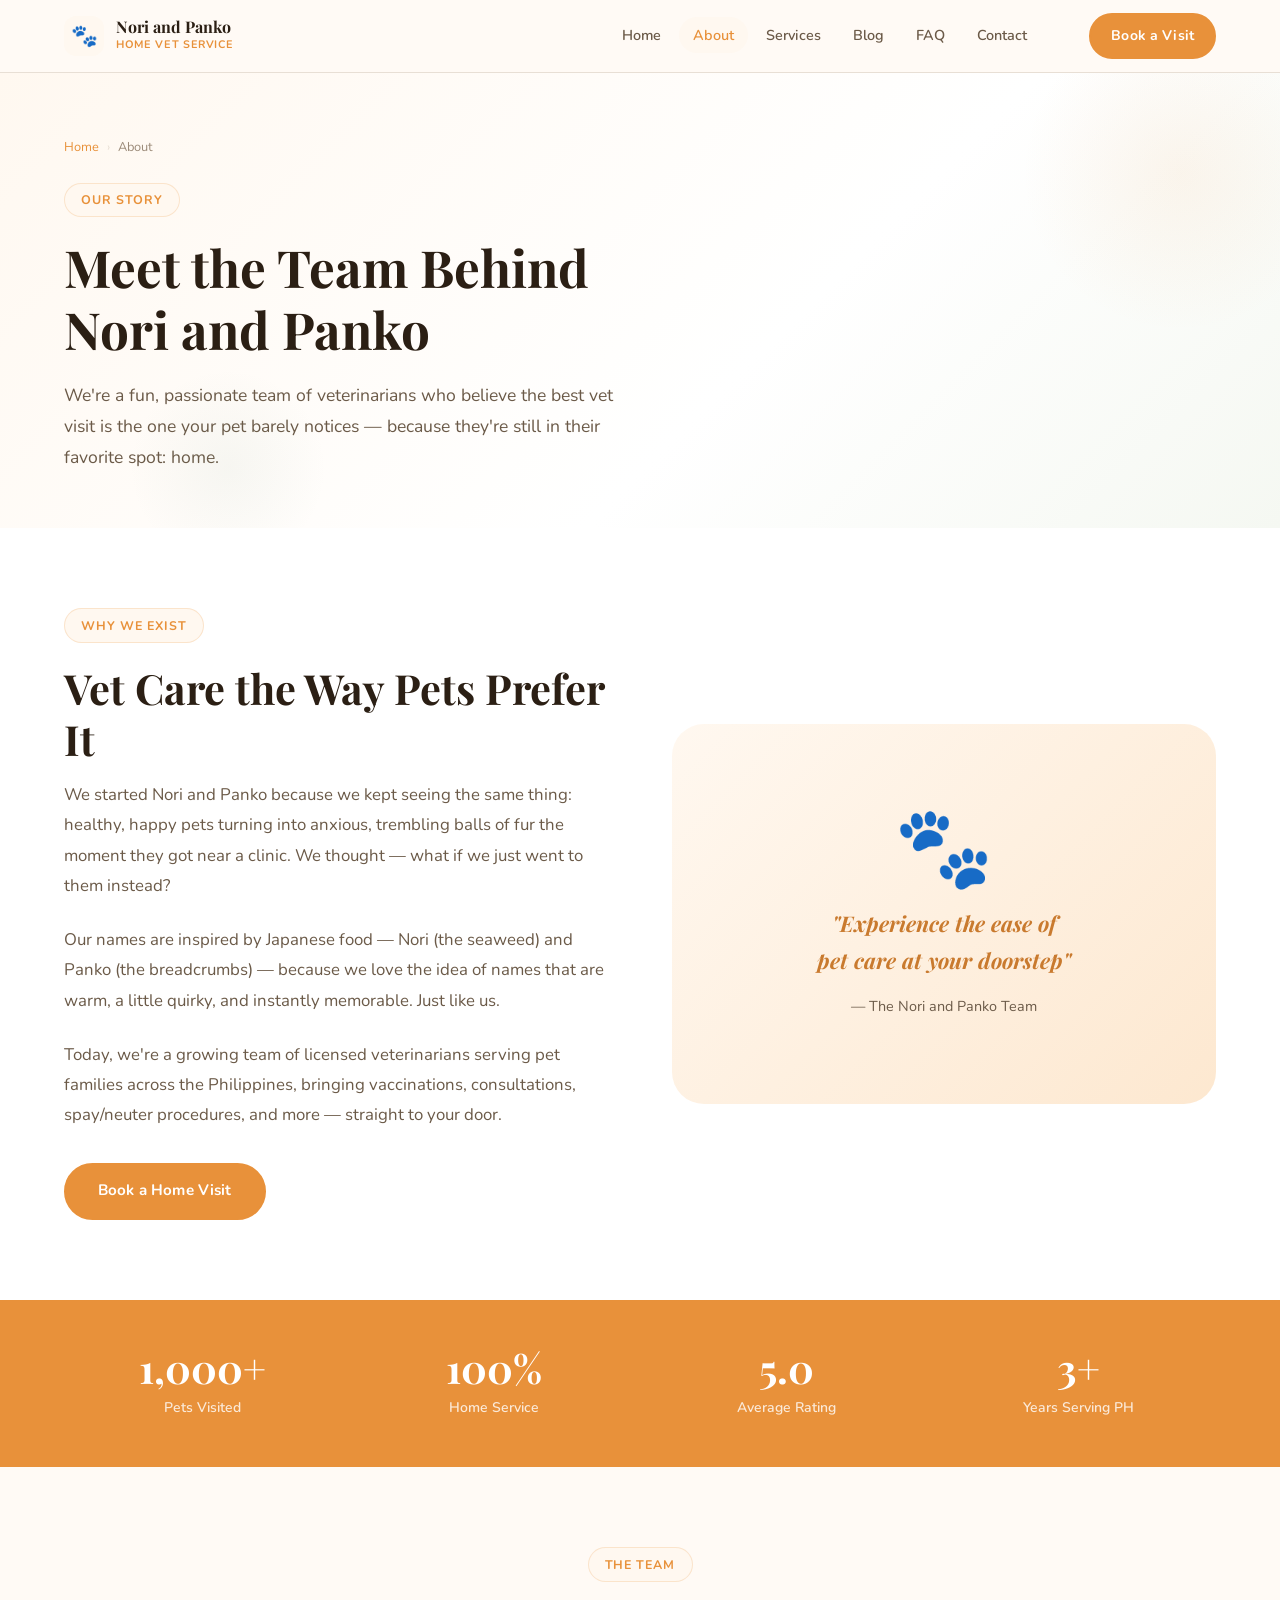
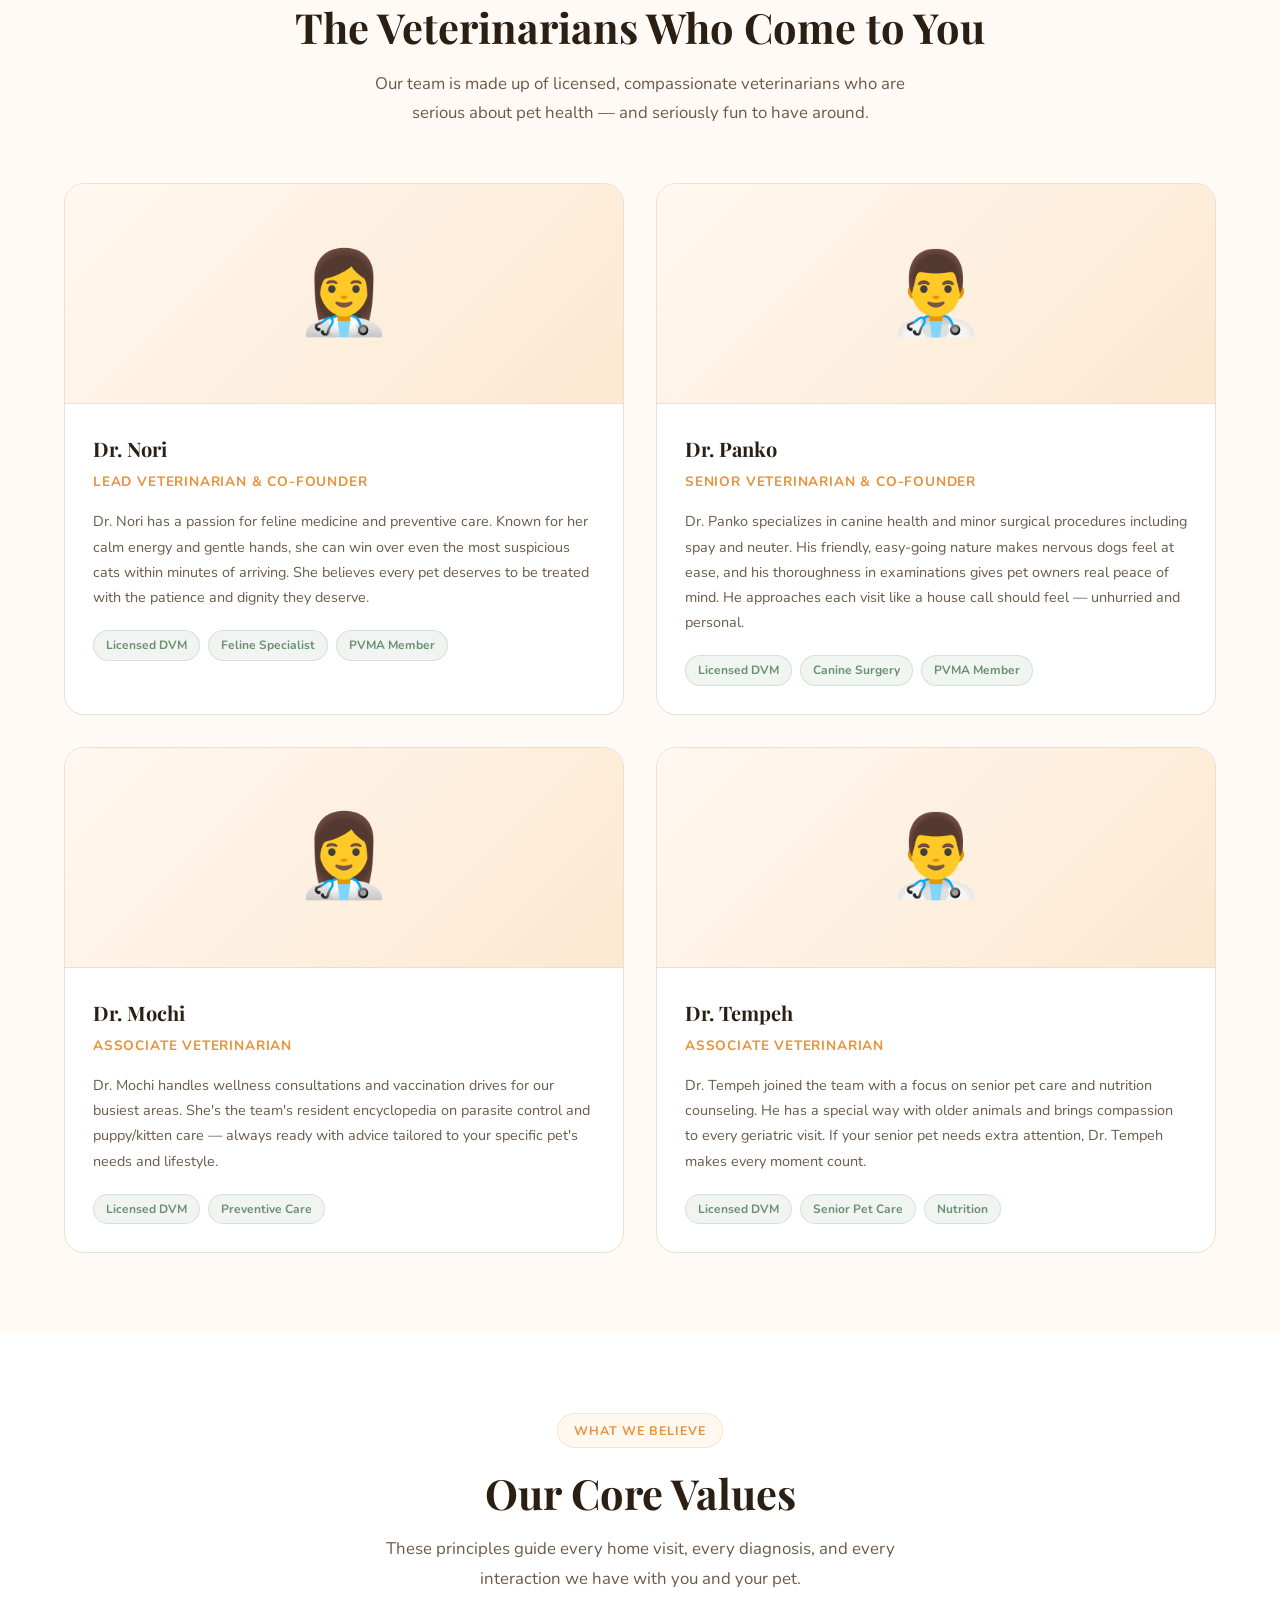
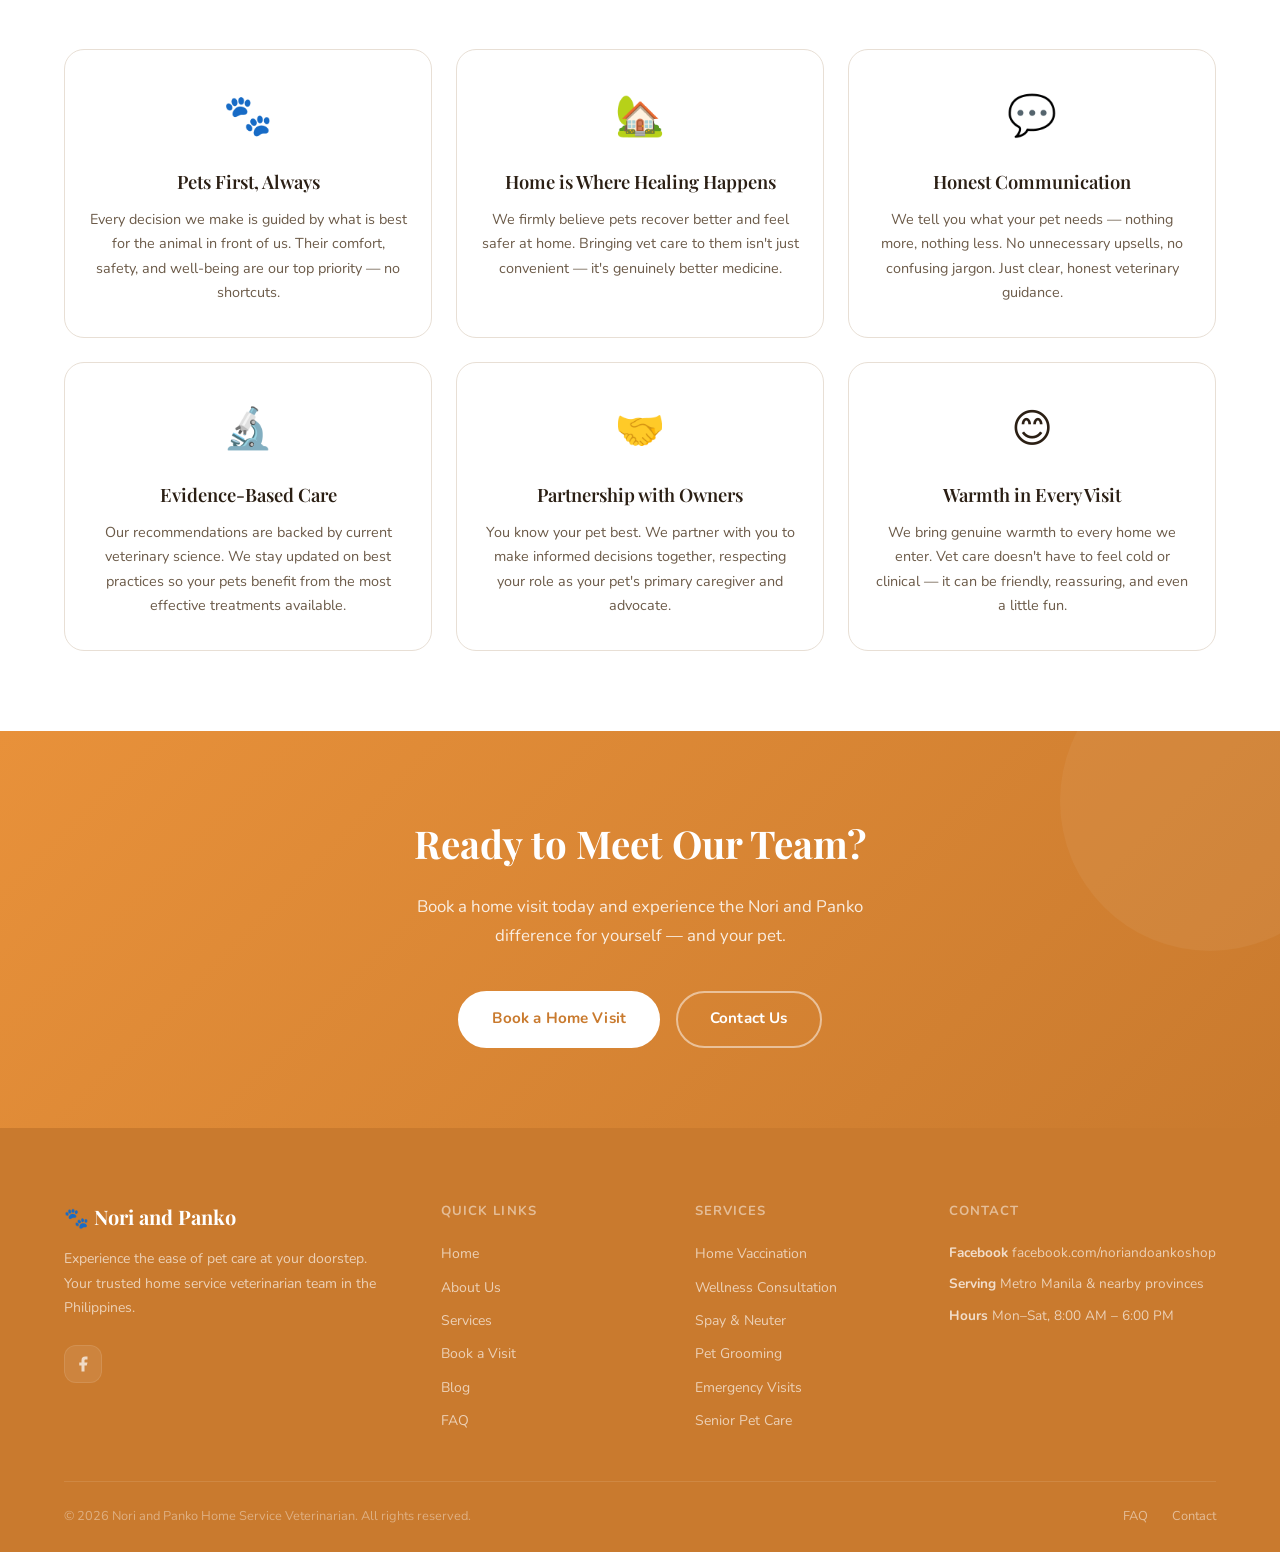
==== about.html @ 15835fa4 "Initial Nori and Panko Home Service Vet website Warm amber-themed veterinary home service site with " ====
<!DOCTYPE html>
<html lang="en">
<head>
  <meta charset="UTF-8">
  <meta name="viewport" content="width=device-width, initial-scale=1.0">
  <meta name="description" content="Meet the Nori and Panko team — a dedicated group of home service veterinarians bringing professional, compassionate pet care to your doorstep across the Philippines.">
  <meta name="keywords" content="Nori and Panko veterinarians, home service vet team Philippines, mobile vet about, pet care team Philippines">
  <meta property="og:title" content="About Us | Nori and Panko Home Service Veterinarian">
  <meta property="og:description" content="Meet the warm, dedicated team behind Nori and Panko — veterinarians who believe pet care should happen where pets feel safest: at home.">
  <title>About Us | Nori and Panko Home Service Veterinarian</title>
  <link href="https://fonts.googleapis.com/css2?family=Playfair+Display:ital,wght@0,400;0,600;0,700;1,400&family=Nunito:ital,wght@0,300;0,400;0,500;0,600;0,700;0,800;1,400&display=swap" rel="stylesheet">
  <link rel="stylesheet" href="css/style.css">
  <style>
    :root {
      --clr-primary: #E8913A; --clr-primary-dark: #C97A2E; --clr-primary-light: #F2B06A;
      --clr-primary-subtle: #FFF8F0; --clr-secondary: #6B8F71; --clr-secondary-subtle: #F0F5F1;
      --clr-accent: #D4638F; --clr-peach: #FDE8D0; --clr-bg: #FFFAF5; --clr-bg-alt: #FFF3E6;
      --clr-surface: #FFFFFF; --clr-text: #2B1F14; --clr-text-secondary: #6B5A48;
      --clr-text-muted: #9B8A78; --clr-border: #E8DFD5;
      --ff-heading: 'Playfair Display', Georgia, serif; --ff-body: 'Nunito', system-ui, sans-serif;
      --radius-sm: 0.375rem; --radius-md: 0.75rem; --radius-lg: 1.25rem; --radius-xl: 2rem; --radius-full: 9999px;
      --shadow-sm: 0 1px 3px rgba(232,145,58,.08); --shadow-md: 0 4px 16px rgba(232,145,58,.10);
      --shadow-lg: 0 12px 40px rgba(232,145,58,.14); --transition: 0.22s cubic-bezier(0.4, 0, 0.2, 1);
    }
    *, *::before, *::after { box-sizing: border-box; margin: 0; padding: 0; }
    html { scroll-behavior: smooth; -webkit-font-smoothing: antialiased; }
    body { font-family: var(--ff-body); font-size: 1rem; line-height: 1.7; color: var(--clr-text); background: var(--clr-bg); }
    img { display: block; max-width: 100%; height: auto; }
    a { color: inherit; text-decoration: none; }
    ul { list-style: none; }
    button { cursor: pointer; border: none; background: none; font-family: inherit; }
    .container { width: 100%; max-width: 1200px; margin-inline: auto; padding-inline: 1.5rem; }
    .section { padding-block: 5rem; }
    .section-badge { display: inline-flex; align-items: center; gap: 0.5rem; font-size: 0.78rem; font-weight: 700; letter-spacing: 0.08em; text-transform: uppercase; color: var(--clr-primary); background: var(--clr-primary-subtle); border: 1px solid rgba(232,145,58,.2); border-radius: var(--radius-full); padding: 0.35rem 1rem; margin-bottom: 1.25rem; }
    .section-title { font-family: var(--ff-heading); font-size: clamp(1.75rem, 3.5vw, 2.6rem); font-weight: 700; line-height: 1.22; color: var(--clr-text); margin-bottom: 1rem; }
    .section-subtitle { font-size: 1.05rem; color: var(--clr-text-secondary); max-width: 560px; line-height: 1.75; }
    .text-center { text-align: center; } .text-center .section-subtitle { margin-inline: auto; }
    .btn { display: inline-flex; align-items: center; gap: 0.5rem; font-family: var(--ff-body); font-size: 0.95rem; font-weight: 700; border-radius: var(--radius-full); padding: 0.85rem 2rem; transition: all var(--transition); white-space: nowrap; text-decoration: none; border: 2px solid transparent; cursor: pointer; }
    .btn-primary { background: var(--clr-primary); color: #fff; border-color: var(--clr-primary); }
    .btn-primary:hover { background: var(--clr-primary-dark); border-color: var(--clr-primary-dark); transform: translateY(-1px); }
    .btn-secondary { background: transparent; color: var(--clr-primary); border-color: var(--clr-primary); }
    .btn-secondary:hover { background: var(--clr-primary-subtle); transform: translateY(-1px); }
    .btn-sm { padding: 0.55rem 1.25rem; font-size: 0.875rem; }
    .nav { position: sticky; top: 0; z-index: 1000; background: rgba(255,250,245,.92); backdrop-filter: blur(16px); -webkit-backdrop-filter: blur(16px); border-bottom: 1px solid var(--clr-border); transition: box-shadow var(--transition); }
    .nav.scrolled { box-shadow: var(--shadow-md); }
    .nav-container { display: flex; align-items: center; gap: 2rem; height: 72px; }
    .nav-logo { display: flex; align-items: center; gap: 0.75rem; text-decoration: none; flex-shrink: 0; }
    .nav-logo-icon { width: 40px; height: 40px; background: var(--clr-primary-subtle); border-radius: var(--radius-md); display: flex; align-items: center; justify-content: center; font-size: 1.35rem; }
    .nav-links { display: flex; align-items: center; gap: 0.25rem; list-style: none; margin: 0; padding: 0; margin-left: auto; }
    .nav-links a { font-size: 0.9rem; font-weight: 600; color: var(--clr-text-secondary); text-decoration: none; padding: 0.5rem 0.875rem; border-radius: var(--radius-full); transition: all var(--transition); }
    .nav-links a:hover, .nav-links a.active { color: var(--clr-primary); background: var(--clr-primary-subtle); }
    .nav-actions { display: flex; align-items: center; gap: 0.75rem; margin-left: 1rem; }
    .nav-toggle { display: none; flex-direction: column; gap: 5px; padding: 0.5rem; border-radius: var(--radius-sm); cursor: pointer; background: none; border: none; margin-left: auto; }
    .nav-toggle span { display: block; width: 22px; height: 2px; background: var(--clr-text); border-radius: 2px; transition: all var(--transition); }
    .nav-mobile-menu { display: none; padding: 1.25rem 1.5rem 1.75rem; border-top: 1px solid var(--clr-border); background: var(--clr-surface); }
    .nav-mobile-menu.open { display: block; }
    .nav-mobile-menu a { display: block; padding: 0.7rem 1rem; font-size: 0.95rem; font-weight: 600; color: var(--clr-text-secondary); border-radius: var(--radius-sm); transition: all var(--transition); }
    .nav-mobile-menu a:hover { color: var(--clr-primary); background: var(--clr-primary-subtle); }
    @media (max-width: 900px) { .nav-links, .nav-actions { display: none; } .nav-toggle { display: flex; } }

    /* PAGE HERO */
    .page-hero { background: linear-gradient(135deg, var(--clr-primary-subtle) 0%, #fff 60%, #f5f8f2 100%); padding: 4rem 0 3.5rem; position: relative; overflow: hidden; }
    .page-hero::before { content: ''; position: absolute; top: -60px; right: -60px; width: 320px; height: 320px; background: radial-gradient(circle, rgba(232,145,58,.08) 0%, transparent 70%); border-radius: 50%; }
    .breadcrumb { display: flex; align-items: center; gap: 0.5rem; font-size: 0.8rem; color: var(--clr-text-muted); margin-bottom: 1.5rem; }
    .breadcrumb a { color: var(--clr-primary); }
    .breadcrumb a:hover { text-decoration: underline; }
    .breadcrumb-sep { color: var(--clr-border); }

    /* MISSION */
    .mission-grid { display: grid; grid-template-columns: 1fr 1fr; gap: 4rem; align-items: center; }
    .mission-visual { background: linear-gradient(135deg, var(--clr-primary-subtle), var(--clr-peach)); border-radius: var(--radius-xl); padding: 3rem; display: flex; flex-direction: column; align-items: center; justify-content: center; gap: 1rem; min-height: 380px; text-align: center; }
    .mission-visual-emoji { font-size: 5rem; line-height: 1; }
    .mission-visual-text { font-family: var(--ff-heading); font-size: 1.35rem; font-weight: 700; color: var(--clr-primary-dark); font-style: italic; }
    .mission-visual-sub { font-size: 0.9rem; color: var(--clr-text-secondary); }
    @media (max-width: 768px) { .mission-grid { grid-template-columns: 1fr; } }

    /* TEAM SECTION */
    .team-grid { display: grid; grid-template-columns: repeat(2, 1fr); gap: 2rem; }
    .team-card { background: var(--clr-surface); border: 1px solid var(--clr-border); border-radius: var(--radius-lg); overflow: hidden; transition: all var(--transition); }
    .team-card:hover { transform: translateY(-4px); box-shadow: var(--shadow-lg); border-color: var(--clr-primary-light); }
    .team-card-img { height: 220px; background: linear-gradient(135deg, var(--clr-primary-subtle), var(--clr-peach)); display: flex; align-items: center; justify-content: center; font-size: 5rem; border-bottom: 1px solid var(--clr-border); }
    .team-card-body { padding: 1.75rem; }
    .team-card-name { font-family: var(--ff-heading); font-size: 1.25rem; font-weight: 700; color: var(--clr-text); margin-bottom: 0.25rem; }
    .team-card-role { font-size: 0.85rem; font-weight: 700; color: var(--clr-primary); text-transform: uppercase; letter-spacing: 0.06em; margin-bottom: 1rem; }
    .team-card-bio { font-size: 0.9rem; color: var(--clr-text-secondary); line-height: 1.75; margin-bottom: 1.25rem; }
    .team-card-creds { display: flex; flex-wrap: wrap; gap: 0.5rem; }
    .team-cred { display: inline-flex; align-items: center; gap: 0.35rem; font-size: 0.75rem; font-weight: 700; color: var(--clr-secondary); background: var(--clr-secondary-subtle); border-radius: var(--radius-full); padding: 0.25rem 0.75rem; border: 1px solid rgba(107,143,113,.2); }
    @media (max-width: 768px) { .team-grid { grid-template-columns: 1fr; } }

    /* VALUES */
    .values-grid { display: grid; grid-template-columns: repeat(3, 1fr); gap: 1.5rem; }
    .value-card { text-align: center; padding: 2rem 1.5rem; background: var(--clr-surface); border: 1px solid var(--clr-border); border-radius: var(--radius-lg); transition: all var(--transition); }
    .value-card:hover { transform: translateY(-3px); box-shadow: var(--shadow-md); border-color: var(--clr-primary-light); }
    .value-icon { font-size: 2.5rem; margin-bottom: 1rem; display: block; }
    .value-title { font-family: var(--ff-heading); font-size: 1.15rem; font-weight: 600; color: var(--clr-text); margin-bottom: 0.6rem; }
    .value-desc { font-size: 0.9rem; color: var(--clr-text-secondary); line-height: 1.7; }
    @media (max-width: 768px) { .values-grid { grid-template-columns: 1fr; } }
    @media (min-width: 580px) and (max-width: 768px) { .values-grid { grid-template-columns: repeat(2, 1fr); } }

    /* STATS */
    .stats-strip { background: var(--clr-primary); padding: 3rem 0; }
    .stats-grid { display: grid; grid-template-columns: repeat(4, 1fr); gap: 1rem; }
    .stat-item { text-align: center; color: #fff; }
    .stat-number { font-family: var(--ff-heading); font-size: 2.5rem; font-weight: 700; line-height: 1; margin-bottom: 0.5rem; }
    .stat-label { font-size: 0.875rem; color: rgba(255,255,255,.8); font-weight: 600; }
    @media (max-width: 640px) { .stats-grid { grid-template-columns: repeat(2, 1fr); } }

    /* CTA */
    .cta-section { background: linear-gradient(135deg, var(--clr-primary) 0%, var(--clr-primary-dark) 100%); padding: 5rem 0; text-align: center; color: white; position: relative; overflow: hidden; }
    .cta-section::before { content: ''; position: absolute; top: -80px; right: -80px; width: 300px; height: 300px; background: rgba(255,255,255,.05); border-radius: 50%; }
    .cta-section h2 { font-family: var(--ff-heading); font-size: clamp(1.75rem, 3vw, 2.4rem); font-weight: 700; color: white; margin-bottom: 1rem; position: relative; z-index: 1; }
    .cta-section p { font-size: 1.05rem; color: rgba(255,255,255,.85); max-width: 520px; margin: 0 auto 2.5rem; line-height: 1.75; position: relative; z-index: 1; }
    .cta-actions { display: flex; align-items: center; justify-content: center; gap: 1rem; flex-wrap: wrap; position: relative; z-index: 1; }
    .btn-white { background: #fff; color: var(--clr-primary-dark); border-color: #fff; }
    .btn-white:hover { background: var(--clr-primary-subtle); transform: translateY(-1px); }

    /* FOOTER */
    .footer { background: var(--clr-primary-dark); color: rgba(255,255,255,0.75); padding-top: 4.5rem; }
    .footer-top { display: grid; grid-template-columns: 1.6fr 1fr 1fr 1.3fr; gap: 3rem; padding-bottom: 3rem; border-bottom: 1px solid rgba(255,255,255,.1); }
    .footer-logo-name { font-family: var(--ff-heading); font-size: 1.25rem; font-weight: 700; color: #fff; margin-bottom: 0.85rem; }
    .footer-tagline { font-size: 0.875rem; line-height: 1.75; color: rgba(255,255,255,.65); margin-bottom: 1.5rem; }
    .footer-social { display: flex; gap: 0.75rem; }
    .footer-social a { width: 38px; height: 38px; border-radius: var(--radius-md); background: rgba(255,255,255,.08); display: flex; align-items: center; justify-content: center; color: rgba(255,255,255,.7); transition: all var(--transition); border: 1px solid rgba(255,255,255,.1); }
    .footer-social a:hover { background: rgba(255,255,255,.18); color: #fff; transform: translateY(-2px); }
    .footer-heading { font-size: 0.82rem; font-weight: 700; letter-spacing: 0.08em; text-transform: uppercase; color: rgba(255,255,255,.5); margin-bottom: 1.25rem; }
    .footer-links { display: flex; flex-direction: column; gap: 0.6rem; }
    .footer-links a { font-size: 0.875rem; color: rgba(255,255,255,.65); transition: color var(--transition); }
    .footer-links a:hover { color: #fff; }
    .footer-contact { display: flex; flex-direction: column; gap: 0.6rem; }
    .footer-contact-item { font-size: 0.85rem; color: rgba(255,255,255,.65); line-height: 1.6; }
    .footer-bottom { display: flex; align-items: center; justify-content: space-between; padding-block: 1.5rem; font-size: 0.8rem; color: rgba(255,255,255,.4); flex-wrap: wrap; gap: 0.75rem; }
    .footer-bottom a { color: rgba(255,255,255,.5); transition: color var(--transition); }
    .footer-bottom a:hover { color: rgba(255,255,255,.9); }
    @media (max-width: 900px) { .footer-top { grid-template-columns: 1fr 1fr; } }
    @media (max-width: 560px) { .footer-top { grid-template-columns: 1fr; } .footer-bottom { flex-direction: column; } }

    .reveal { opacity: 0; transform: translateY(24px); transition: opacity 0.55s ease, transform 0.55s ease; }
    .reveal.visible { opacity: 1; transform: none; }
  </style>
</head>
<body>

  <nav class="nav" id="mainNav">
    <div class="container nav-container">
      <a href="index.html" class="nav-logo">
        <div class="nav-logo-icon">🐾</div>
        <div>
          <div style="font-family:'Playfair Display',serif;font-size:1rem;font-weight:700;color:#2B1F14;line-height:1.2;">Nori and Panko</div>
          <div style="font-size:0.68rem;color:#E8913A;letter-spacing:0.06em;text-transform:uppercase;font-weight:700;">Home Vet Service</div>
        </div>
      </a>
      <ul class="nav-links" id="navLinks">
        <li><a href="index.html">Home</a></li>
        <li><a href="about.html" class="active">About</a></li>
        <li><a href="services.html">Services</a></li>
        <li><a href="blog.html">Blog</a></li>
        <li><a href="faq.html">FAQ</a></li>
        <li><a href="contact.html">Contact</a></li>
      </ul>
      <div class="nav-actions">
        <a href="booking.html" class="btn btn-primary btn-sm">Book a Visit</a>
      </div>
      <button class="nav-toggle" id="navToggle" aria-label="Toggle menu"><span></span><span></span><span></span></button>
    </div>
    <div class="nav-mobile-menu" id="mobileMenu">
      <ul style="list-style:none;padding:0;margin:0 0 1.5rem;display:flex;flex-direction:column;gap:0.25rem;">
        <li><a href="index.html">Home</a></li>
        <li><a href="about.html" style="color:var(--clr-primary);">About</a></li>
        <li><a href="services.html">Services</a></li>
        <li><a href="blog.html">Blog</a></li>
        <li><a href="faq.html">FAQ</a></li>
        <li><a href="contact.html">Contact</a></li>
      </ul>
      <a href="booking.html" class="btn btn-primary" style="width:100%;justify-content:center;display:flex;">Book a Home Visit</a>
    </div>
  </nav>

  <!-- PAGE HERO -->
  <section class="page-hero">
    <div class="container">
      <nav class="breadcrumb" aria-label="Breadcrumb">
        <a href="index.html">Home</a>
        <span class="breadcrumb-sep">›</span>
        <span>About</span>
      </nav>
      <div class="section-badge">Our Story</div>
      <h1 style="font-family:'Playfair Display',serif;font-size:clamp(2rem,4.5vw,3.2rem);font-weight:700;line-height:1.2;color:#2B1F14;max-width:680px;margin-bottom:1.25rem;">
        Meet the Team Behind<br>Nori and Panko
      </h1>
      <p style="font-size:1.1rem;color:#6B5A48;max-width:580px;line-height:1.75;">
        We're a fun, passionate team of veterinarians who believe the best vet visit is the one your pet barely notices — because they're still in their favorite spot: home.
      </p>
    </div>
  </section>

  <main>

    <!-- MISSION SECTION -->
    <section class="section" style="background:var(--clr-surface);">
      <div class="container">
        <div class="mission-grid">
          <div class="reveal">
            <div class="section-badge">Why We Exist</div>
            <h2 class="section-title">Vet Care the Way Pets Prefer It</h2>
            <p style="font-size:1.05rem;color:var(--clr-text-secondary);line-height:1.8;margin-bottom:1.5rem;">
              We started Nori and Panko because we kept seeing the same thing: healthy, happy pets turning into anxious, trembling balls of fur the moment they got near a clinic. We thought — what if we just went to them instead?
            </p>
            <p style="font-size:1.05rem;color:var(--clr-text-secondary);line-height:1.8;margin-bottom:1.5rem;">
              Our names are inspired by Japanese food — Nori (the seaweed) and Panko (the breadcrumbs) — because we love the idea of names that are warm, a little quirky, and instantly memorable. Just like us.
            </p>
            <p style="font-size:1.05rem;color:var(--clr-text-secondary);line-height:1.8;margin-bottom:2rem;">
              Today, we're a growing team of licensed veterinarians serving pet families across the Philippines, bringing vaccinations, consultations, spay/neuter procedures, and more — straight to your door.
            </p>
            <a href="booking.html" class="btn btn-primary">Book a Home Visit</a>
          </div>
          <div class="mission-visual reveal" data-delay="150">
            <div class="mission-visual-emoji">🐾</div>
            <div class="mission-visual-text">"Experience the ease of<br>pet care at your doorstep"</div>
            <div class="mission-visual-sub">— The Nori and Panko Team</div>
          </div>
        </div>
      </div>
    </section>

    <!-- STATS STRIP -->
    <div class="stats-strip">
      <div class="container">
        <div class="stats-grid">
          <div class="stat-item">
            <div class="stat-number">1,000+</div>
            <div class="stat-label">Pets Visited</div>
          </div>
          <div class="stat-item">
            <div class="stat-number">100%</div>
            <div class="stat-label">Home Service</div>
          </div>
          <div class="stat-item">
            <div class="stat-number">5.0</div>
            <div class="stat-label">Average Rating</div>
          </div>
          <div class="stat-item">
            <div class="stat-number">3+</div>
            <div class="stat-label">Years Serving PH</div>
          </div>
        </div>
      </div>
    </div>

    <!-- TEAM SECTION -->
    <section class="section" style="background:var(--clr-bg);">
      <div class="container">
        <div class="text-center reveal" style="margin-bottom:3.5rem;">
          <div class="section-badge">The Team</div>
          <h2 class="section-title">The Veterinarians Who Come to You</h2>
          <p class="section-subtitle">Our team is made up of licensed, compassionate veterinarians who are serious about pet health — and seriously fun to have around.</p>
        </div>
        <div class="team-grid">
          <div class="team-card reveal">
            <div class="team-card-img">👩‍⚕️</div>
            <div class="team-card-body">
              <div class="team-card-name">Dr. Nori</div>
              <div class="team-card-role">Lead Veterinarian &amp; Co-Founder</div>
              <p class="team-card-bio">Dr. Nori has a passion for feline medicine and preventive care. Known for her calm energy and gentle hands, she can win over even the most suspicious cats within minutes of arriving. She believes every pet deserves to be treated with the patience and dignity they deserve.</p>
              <div class="team-card-creds">
                <span class="team-cred">Licensed DVM</span>
                <span class="team-cred">Feline Specialist</span>
                <span class="team-cred">PVMA Member</span>
              </div>
            </div>
          </div>
          <div class="team-card reveal" data-delay="150">
            <div class="team-card-img">👨‍⚕️</div>
            <div class="team-card-body">
              <div class="team-card-name">Dr. Panko</div>
              <div class="team-card-role">Senior Veterinarian &amp; Co-Founder</div>
              <p class="team-card-bio">Dr. Panko specializes in canine health and minor surgical procedures including spay and neuter. His friendly, easy-going nature makes nervous dogs feel at ease, and his thoroughness in examinations gives pet owners real peace of mind. He approaches each visit like a house call should feel — unhurried and personal.</p>
              <div class="team-card-creds">
                <span class="team-cred">Licensed DVM</span>
                <span class="team-cred">Canine Surgery</span>
                <span class="team-cred">PVMA Member</span>
              </div>
            </div>
          </div>
          <div class="team-card reveal" data-delay="100">
            <div class="team-card-img">👩‍⚕️</div>
            <div class="team-card-body">
              <div class="team-card-name">Dr. Mochi</div>
              <div class="team-card-role">Associate Veterinarian</div>
              <p class="team-card-bio">Dr. Mochi handles wellness consultations and vaccination drives for our busiest areas. She's the team's resident encyclopedia on parasite control and puppy/kitten care — always ready with advice tailored to your specific pet's needs and lifestyle.</p>
              <div class="team-card-creds">
                <span class="team-cred">Licensed DVM</span>
                <span class="team-cred">Preventive Care</span>
              </div>
            </div>
          </div>
          <div class="team-card reveal" data-delay="250">
            <div class="team-card-img">👨‍⚕️</div>
            <div class="team-card-body">
              <div class="team-card-name">Dr. Tempeh</div>
              <div class="team-card-role">Associate Veterinarian</div>
              <p class="team-card-bio">Dr. Tempeh joined the team with a focus on senior pet care and nutrition counseling. He has a special way with older animals and brings compassion to every geriatric visit. If your senior pet needs extra attention, Dr. Tempeh makes every moment count.</p>
              <div class="team-card-creds">
                <span class="team-cred">Licensed DVM</span>
                <span class="team-cred">Senior Pet Care</span>
                <span class="team-cred">Nutrition</span>
              </div>
            </div>
          </div>
        </div>
      </div>
    </section>

    <!-- VALUES -->
    <section class="section" style="background:var(--clr-surface);">
      <div class="container">
        <div class="text-center reveal" style="margin-bottom:3.5rem;">
          <div class="section-badge">What We Believe</div>
          <h2 class="section-title">Our Core Values</h2>
          <p class="section-subtitle">These principles guide every home visit, every diagnosis, and every interaction we have with you and your pet.</p>
        </div>
        <div class="values-grid">
          <div class="value-card reveal">
            <span class="value-icon" aria-hidden="true">🐾</span>
            <div class="value-title">Pets First, Always</div>
            <p class="value-desc">Every decision we make is guided by what is best for the animal in front of us. Their comfort, safety, and well-being are our top priority — no shortcuts.</p>
          </div>
          <div class="value-card reveal" data-delay="100">
            <span class="value-icon" aria-hidden="true">🏡</span>
            <div class="value-title">Home is Where Healing Happens</div>
            <p class="value-desc">We firmly believe pets recover better and feel safer at home. Bringing vet care to them isn't just convenient — it's genuinely better medicine.</p>
          </div>
          <div class="value-card reveal" data-delay="200">
            <span class="value-icon" aria-hidden="true">💬</span>
            <div class="value-title">Honest Communication</div>
            <p class="value-desc">We tell you what your pet needs — nothing more, nothing less. No unnecessary upsells, no confusing jargon. Just clear, honest veterinary guidance.</p>
          </div>
          <div class="value-card reveal" data-delay="50">
            <span class="value-icon" aria-hidden="true">🔬</span>
            <div class="value-title">Evidence-Based Care</div>
            <p class="value-desc">Our recommendations are backed by current veterinary science. We stay updated on best practices so your pets benefit from the most effective treatments available.</p>
          </div>
          <div class="value-card reveal" data-delay="150">
            <span class="value-icon" aria-hidden="true">🤝</span>
            <div class="value-title">Partnership with Owners</div>
            <p class="value-desc">You know your pet best. We partner with you to make informed decisions together, respecting your role as your pet's primary caregiver and advocate.</p>
          </div>
          <div class="value-card reveal" data-delay="250">
            <span class="value-icon" aria-hidden="true">😊</span>
            <div class="value-title">Warmth in Every Visit</div>
            <p class="value-desc">We bring genuine warmth to every home we enter. Vet care doesn't have to feel cold or clinical — it can be friendly, reassuring, and even a little fun.</p>
          </div>
        </div>
      </div>
    </section>

    <!-- CTA -->
    <section class="cta-section">
      <div class="container">
        <h2>Ready to Meet Our Team?</h2>
        <p>Book a home visit today and experience the Nori and Panko difference for yourself — and your pet.</p>
        <div class="cta-actions">
          <a href="booking.html" class="btn btn-white btn-lg">Book a Home Visit</a>
          <a href="contact.html" class="btn btn-secondary btn-lg" style="border-color:rgba(255,255,255,.5);color:#fff;">Contact Us</a>
        </div>
      </div>
    </section>

  </main>

  <!-- FOOTER -->
  <footer class="footer">
    <div class="container">
      <div class="footer-top">
        <div>
          <div class="footer-logo-name">🐾 Nori and Panko</div>
          <p class="footer-tagline">Experience the ease of pet care at your doorstep. Your trusted home service veterinarian team in the Philippines.</p>
          <div class="footer-social">
            <a href="https://facebook.com/noriandoankoshop" target="_blank" rel="noopener noreferrer" aria-label="Facebook">
              <svg width="18" height="18" viewBox="0 0 24 24" fill="currentColor"><path d="M18 2h-3a5 5 0 0 0-5 5v3H7v4h3v8h4v-8h3l1-4h-4V7a1 1 0 0 1 1-1h3z"/></svg>
            </a>
          </div>
        </div>
        <div>
          <div class="footer-heading">Quick Links</div>
          <div class="footer-links">
            <a href="index.html">Home</a>
            <a href="about.html">About Us</a>
            <a href="services.html">Services</a>
            <a href="booking.html">Book a Visit</a>
            <a href="blog.html">Blog</a>
            <a href="faq.html">FAQ</a>
          </div>
        </div>
        <div>
          <div class="footer-heading">Services</div>
          <div class="footer-links">
            <a href="services.html#vaccination">Home Vaccination</a>
            <a href="services.html#consultation">Wellness Consultation</a>
            <a href="services.html#kapon">Spay &amp; Neuter</a>
            <a href="services.html#grooming">Pet Grooming</a>
            <a href="services.html#emergency">Emergency Visits</a>
            <a href="services.html#senior">Senior Pet Care</a>
          </div>
        </div>
        <div>
          <div class="footer-heading">Contact</div>
          <div class="footer-contact">
            <div class="footer-contact-item">
              <strong style="color:rgba(255,255,255,.75);">Facebook</strong>
              <a href="https://facebook.com/noriandoankoshop" target="_blank" rel="noopener noreferrer" style="color:rgba(255,255,255,.65);">facebook.com/noriandoankoshop</a>
            </div>
            <div class="footer-contact-item"><strong style="color:rgba(255,255,255,.75);">Serving</strong> Metro Manila &amp; nearby provinces</div>
            <div class="footer-contact-item"><strong style="color:rgba(255,255,255,.75);">Hours</strong> Mon–Sat, 8:00 AM – 6:00 PM</div>
          </div>
        </div>
      </div>
      <div class="footer-bottom">
        <span>&copy; 2026 Nori and Panko Home Service Veterinarian. All rights reserved.</span>
        <div style="display:flex;gap:1.5rem;"><a href="faq.html">FAQ</a><a href="contact.html">Contact</a></div>
      </div>
    </div>
  </footer>

  <script src="js/main.js"></script>
</body>
</html>
---- css/style.css ----
/* ============================================================
   Nori and Panko Home Service Veterinarian
   Global Design System & Stylesheet
   Warm amber/orange palette — friendly, approachable, home-based
   ============================================================ */

/* ============================================================
   1. DESIGN TOKENS (CSS Custom Properties)
   ============================================================ */
:root {
  /* --- Color Palette --- */
  --clr-primary:          #E8913A;
  --clr-primary-dark:     #C97A2E;
  --clr-primary-light:    #F2B06A;
  --clr-primary-lighter:  #FDDCB5;
  --clr-primary-subtle:   #FFF8F0;

  --clr-secondary:        #6B8F71;
  --clr-secondary-light:  #8EAD94;
  --clr-secondary-subtle: #F0F5F1;

  --clr-accent:           #D4638F;
  --clr-accent-dark:      #B54E75;

  --clr-peach:            #FDE8D0;
  --clr-peach-dark:       #EDD0A8;

  --clr-bg:               #FFFAF5;
  --clr-bg-alt:           #FFF3E6;
  --clr-surface:          #FFFFFF;
  --clr-surface-raised:   #FFFDF9;

  --clr-text:             #2B1F14;
  --clr-text-secondary:   #6B5A48;
  --clr-text-muted:       #9B8A78;

  --clr-border:           #E8DFD5;
  --clr-border-light:     #F2EDE6;

  /* --- Typography --- */
  --ff-display: 'Playfair Display', Georgia, serif;
  --ff-body:    'Nunito', system-ui, -apple-system, BlinkMacSystemFont, 'Segoe UI', sans-serif;

  /* --- Fluid Font Scale --- */
  --fs-xs:   clamp(0.7rem,   1.5vw, 0.75rem);
  --fs-sm:   clamp(0.8rem,   1.8vw, 0.875rem);
  --fs-base: clamp(0.9rem,   2vw,   1rem);
  --fs-md:   clamp(1rem,     2.2vw, 1.125rem);
  --fs-lg:   clamp(1.1rem,   2.5vw, 1.25rem);
  --fs-xl:   clamp(1.2rem,   3vw,   1.5rem);
  --fs-2xl:  clamp(1.4rem,   3.5vw, 1.875rem);
  --fs-3xl:  clamp(1.6rem,   4vw,   2.25rem);
  --fs-4xl:  clamp(2rem,     5vw,   3rem);
  --fs-5xl:  clamp(2.4rem,   6vw,   3.75rem);

  /* --- Spacing (8-pt grid) --- */
  --sp-1:  0.5rem;
  --sp-2:  1rem;
  --sp-3:  1.5rem;
  --sp-4:  2rem;
  --sp-5:  2.5rem;
  --sp-6:  3rem;
  --sp-8:  4rem;
  --sp-10: 5rem;
  --sp-12: 6rem;
  --sp-16: 8rem;

  /* --- Border Radius --- */
  --radius-sm:   8px;
  --radius-md:   12px;
  --radius-lg:   16px;
  --radius-xl:   24px;
  --radius-2xl:  32px;
  --radius-full: 9999px;

  /* --- Shadows (amber-tinted) --- */
  --shadow-xs: 0 1px 3px rgba(232, 145, 58, 0.06),
               0 1px 2px rgba(0, 0, 0, 0.04);
  --shadow-sm: 0 2px 8px rgba(232, 145, 58, 0.08),
               0 1px 4px rgba(0, 0, 0, 0.04);
  --shadow-md: 0 4px 16px rgba(232, 145, 58, 0.10),
               0 2px 8px rgba(0, 0, 0, 0.06);
  --shadow-lg: 0 8px 32px rgba(232, 145, 58, 0.12),
               0 4px 16px rgba(0, 0, 0, 0.08);
  --shadow-xl: 0 16px 48px rgba(232, 145, 58, 0.15),
               0 8px 24px rgba(0, 0, 0, 0.10);

  /* --- Transitions --- */
  --transition-fast: 150ms cubic-bezier(0.4, 0, 0.2, 1);
  --transition-base: 250ms cubic-bezier(0.4, 0, 0.2, 1);
  --transition-slow: 400ms cubic-bezier(0.4, 0, 0.2, 1);
  --transition:      0.22s cubic-bezier(0.4, 0, 0.2, 1);

  /* --- Container --- */
  --container-max:     1200px;
  --container-padding: clamp(1rem, 5vw, 2rem);

  /* --- Admin Sidebar --- */
  --sidebar-w: 240px;
}


/* ============================================================
   2. GLOBAL RESET & BASE
   ============================================================ */
*, *::before, *::after {
  box-sizing: border-box;
  margin: 0;
  padding: 0;
}

html {
  scroll-behavior: smooth;
  -webkit-font-smoothing: antialiased;
  -moz-osx-font-smoothing: grayscale;
}

body {
  font-family: var(--ff-body);
  font-size: 1rem;
  line-height: 1.7;
  color: var(--clr-text);
  background: var(--clr-bg);
  overflow-x: hidden;
}

img {
  display: block;
  max-width: 100%;
  height: auto;
}

a {
  color: inherit;
  text-decoration: none;
}

ul {
  list-style: none;
}

button {
  cursor: pointer;
  border: none;
  background: none;
  font-family: inherit;
}

input, select, textarea {
  font-family: var(--ff-body);
}


/* ============================================================
   3. LAYOUT UTILITIES
   ============================================================ */
.container {
  width: 100%;
  max-width: var(--container-max);
  margin-inline: auto;
  padding-inline: var(--container-padding);
}

.section      { padding-block: 5rem; }
.section-sm   { padding-block: 3.5rem; }
.section-lg   { padding-block: 6.5rem; }


/* ============================================================
   4. TYPOGRAPHY HELPERS
   ============================================================ */
.section-badge {
  display: inline-flex;
  align-items: center;
  gap: 0.5rem;
  font-size: 0.78rem;
  font-weight: 700;
  letter-spacing: 0.08em;
  text-transform: uppercase;
  color: var(--clr-primary);
  background: var(--clr-primary-subtle);
  border: 1px solid rgba(232,145,58,.2);
  border-radius: var(--radius-full);
  padding: 0.35rem 1rem;
  margin-bottom: 1.25rem;
}

.section-title {
  font-family: var(--ff-display);
  font-size: clamp(1.75rem, 3.5vw, 2.6rem);
  font-weight: 700;
  line-height: 1.22;
  color: var(--clr-text);
  margin-bottom: 1rem;
}

.section-subtitle {
  font-size: 1.05rem;
  color: var(--clr-text-secondary);
  max-width: 560px;
  line-height: 1.75;
}

.text-center { text-align: center; }
.text-center .section-subtitle { margin-inline: auto; }

.text-primary { color: var(--clr-primary); }
.text-secondary-color { color: var(--clr-secondary); }
.text-muted { color: var(--clr-text-muted); }


/* ============================================================
   5. BUTTONS
   ============================================================ */
.btn {
  display: inline-flex;
  align-items: center;
  gap: 0.5rem;
  font-family: var(--ff-body);
  font-size: 0.95rem;
  font-weight: 700;
  border-radius: var(--radius-full);
  padding: 0.85rem 2rem;
  transition: all var(--transition);
  white-space: nowrap;
  text-decoration: none;
  border: 2px solid transparent;
  cursor: pointer;
  letter-spacing: 0.01em;
}

.btn-primary {
  background: var(--clr-primary);
  color: #fff;
  border-color: var(--clr-primary);
}
.btn-primary:hover {
  background: var(--clr-primary-dark);
  border-color: var(--clr-primary-dark);
  transform: translateY(-1px);
  box-shadow: 0 6px 20px rgba(232,145,58,.35);
}

.btn-secondary {
  background: transparent;
  color: var(--clr-primary);
  border-color: var(--clr-primary);
}
.btn-secondary:hover {
  background: var(--clr-primary-subtle);
  transform: translateY(-1px);
}

.btn-white {
  background: #fff;
  color: var(--clr-primary-dark);
  border-color: #fff;
}
.btn-white:hover {
  background: var(--clr-primary-subtle);
  transform: translateY(-1px);
  box-shadow: 0 6px 20px rgba(0,0,0,.15);
}

.btn-back {
  background: var(--clr-bg-alt);
  color: var(--clr-text-secondary);
  border-color: var(--clr-border);
}
.btn-back:hover {
  background: var(--clr-border);
  color: var(--clr-text);
}

.btn-sm  { padding: 0.55rem 1.25rem; font-size: 0.875rem; }
.btn-lg  { padding: 1rem 2.5rem; font-size: 1.05rem; }


/* ============================================================
   6. NAVIGATION
   ============================================================ */
.nav {
  position: sticky;
  top: 0;
  z-index: 1000;
  background: rgba(255,250,245,.92);
  backdrop-filter: blur(16px);
  -webkit-backdrop-filter: blur(16px);
  border-bottom: 1px solid var(--clr-border);
  transition: box-shadow var(--transition);
}
.nav.scrolled { box-shadow: var(--shadow-md); }

.nav-container {
  display: flex;
  align-items: center;
  gap: 2rem;
  height: 72px;
}

.nav-logo {
  display: flex;
  align-items: center;
  gap: 0.75rem;
  text-decoration: none;
  flex-shrink: 0;
}

.nav-logo-icon {
  width: 40px;
  height: 40px;
  background: var(--clr-primary-subtle);
  border-radius: var(--radius-md);
  display: flex;
  align-items: center;
  justify-content: center;
  font-size: 1.4rem;
  flex-shrink: 0;
}

.nav-logo-name {
  font-family: var(--ff-display);
  font-size: 1rem;
  font-weight: 700;
  color: var(--clr-text);
  line-height: 1.2;
}
.nav-logo-sub {
  font-size: 0.68rem;
  font-weight: 600;
  color: var(--clr-primary);
  letter-spacing: 0.06em;
  text-transform: uppercase;
}

.nav-links {
  display: flex;
  align-items: center;
  gap: 0.25rem;
  list-style: none;
  margin: 0;
  padding: 0;
  margin-left: auto;
}
.nav-links a {
  font-size: 0.9rem;
  font-weight: 600;
  color: var(--clr-text-secondary);
  text-decoration: none;
  padding: 0.5rem 0.875rem;
  border-radius: var(--radius-full);
  transition: all var(--transition);
}
.nav-links a:hover,
.nav-links a.active {
  color: var(--clr-primary);
  background: var(--clr-primary-subtle);
}

.nav-actions {
  display: flex;
  align-items: center;
  gap: 0.75rem;
  margin-left: 1rem;
}

.nav-toggle {
  display: none;
  flex-direction: column;
  gap: 5px;
  padding: 0.5rem;
  border-radius: var(--radius-sm);
  cursor: pointer;
  background: none;
  border: none;
  margin-left: auto;
}
.nav-toggle span {
  display: block;
  width: 22px;
  height: 2px;
  background: var(--clr-text);
  border-radius: 2px;
  transition: all var(--transition);
}

.nav-mobile-menu {
  display: none;
  padding: 1.25rem 1.5rem 1.5rem;
  border-top: 1px solid var(--clr-border);
  background: rgba(255,250,245,.97);
}
.nav-mobile-menu.open { display: block; }

@media (max-width: 900px) {
  .nav-links, .nav-actions { display: none; }
  .nav-toggle { display: flex; }
}


/* ============================================================
   7. PAGE HERO (inner pages)
   ============================================================ */
.page-hero {
  background: linear-gradient(135deg, var(--clr-primary-subtle) 0%, #fff 60%, #f5f8f2 100%);
  padding: 4rem 0 3.5rem;
  position: relative;
  overflow: hidden;
}
.page-hero::before {
  content: '';
  position: absolute;
  top: -60px;
  right: -60px;
  width: 320px;
  height: 320px;
  background: radial-gradient(circle, rgba(232,145,58,.08) 0%, transparent 70%);
  border-radius: 50%;
}
.page-hero::after {
  content: '';
  position: absolute;
  bottom: -40px;
  left: 10%;
  width: 200px;
  height: 200px;
  background: radial-gradient(circle, rgba(107,143,113,.06) 0%, transparent 70%);
  border-radius: 50%;
}

.breadcrumb {
  display: flex;
  align-items: center;
  gap: 0.5rem;
  font-size: 0.8rem;
  color: var(--clr-text-muted);
  margin-bottom: 1.5rem;
}
.breadcrumb a { color: var(--clr-primary); }
.breadcrumb a:hover { text-decoration: underline; }
.breadcrumb-sep { color: var(--clr-border); }

.hero-badge {
  display: inline-flex;
  align-items: center;
  gap: 0.5rem;
  font-size: 0.75rem;
  font-weight: 700;
  letter-spacing: 0.1em;
  text-transform: uppercase;
  color: var(--clr-primary);
  background: white;
  border: 1px solid rgba(232,145,58,.25);
  border-radius: var(--radius-full);
  padding: 0.4rem 1.1rem;
  margin-top: 1.5rem;
  box-shadow: var(--shadow-sm);
}


/* ============================================================
   8. REVEAL ANIMATIONS
   ============================================================ */
.reveal {
  opacity: 0;
  transform: translateY(24px);
  transition: opacity 0.55s ease, transform 0.55s ease;
}
.reveal.visible {
  opacity: 1;
  transform: none;
}
.reveal-left {
  opacity: 0;
  transform: translateX(-24px);
  transition: opacity 0.55s ease, transform 0.55s ease;
}
.reveal-left.visible {
  opacity: 1;
  transform: none;
}
.reveal-right {
  opacity: 0;
  transform: translateX(24px);
  transition: opacity 0.55s ease, transform 0.55s ease;
}
.reveal-right.visible {
  opacity: 1;
  transform: none;
}


/* ============================================================
   9. ACCORDION / FAQ
   ============================================================ */
.accordion-item {
  background: var(--clr-surface);
  border: 1px solid var(--clr-border);
  border-radius: var(--radius-md);
  overflow: hidden;
  transition: box-shadow var(--transition);
  margin-bottom: 0.85rem;
}
.accordion-item:hover { box-shadow: var(--shadow-sm); }
.accordion-item.open  { box-shadow: var(--shadow-sm); }

.accordion-header {
  width: 100%;
  display: flex;
  align-items: center;
  justify-content: space-between;
  gap: 1rem;
  padding: 1.25rem 1.5rem;
  font-size: 0.95rem;
  font-weight: 700;
  color: var(--clr-text);
  background: none;
  border: none;
  cursor: pointer;
  text-align: left;
  font-family: var(--ff-body);
  transition: color var(--transition);
}
.accordion-header:hover { color: var(--clr-primary); }
.accordion-item.open .accordion-header { color: var(--clr-primary); }

.accordion-icon {
  width: 24px;
  height: 24px;
  border-radius: 50%;
  background: var(--clr-primary-subtle);
  display: flex;
  align-items: center;
  justify-content: center;
  color: var(--clr-primary);
  font-size: 1rem;
  flex-shrink: 0;
  transition: all var(--transition);
  font-weight: 300;
  line-height: 1;
}
.accordion-item.open .accordion-icon {
  background: var(--clr-primary);
  color: #fff;
  transform: rotate(45deg);
}

.accordion-body {
  font-size: 0.91rem;
  color: var(--clr-text-secondary);
  line-height: 1.75;
  padding: 0 1.5rem 1.5rem;
  display: none;
}


/* ============================================================
   10. CAROUSEL / TESTIMONIALS
   ============================================================ */
.carousel {
  position: relative;
  overflow: hidden;
}
.carousel-track {
  display: flex;
  transition: transform 0.45s cubic-bezier(0.4,0,0.2,1);
}
.carousel-slide {
  min-width: 100%;
  padding: 0 0.5rem;
}

.carousel-controls {
  display: flex;
  align-items: center;
  justify-content: center;
  gap: 1rem;
  margin-top: 2rem;
}
.carousel-btn {
  width: 44px;
  height: 44px;
  border-radius: 50%;
  background: var(--clr-surface);
  border: 1px solid var(--clr-border);
  display: flex;
  align-items: center;
  justify-content: center;
  color: var(--clr-primary);
  font-size: 1.1rem;
  cursor: pointer;
  transition: all var(--transition);
}
.carousel-btn:hover {
  background: var(--clr-primary);
  color: #fff;
  border-color: var(--clr-primary);
  box-shadow: var(--shadow-sm);
}
.carousel-btn-prev { /* reuse carousel-btn */ }
.carousel-btn-next { /* reuse carousel-btn */ }
.carousel-dots { display: flex; gap: 8px; }
.carousel-dot {
  width: 8px;
  height: 8px;
  border-radius: 50%;
  background: var(--clr-border);
  cursor: pointer;
  transition: all var(--transition);
  border: none;
}
.carousel-dot.active {
  background: var(--clr-primary);
  width: 24px;
  border-radius: 4px;
}


/* ============================================================
   11. TABS
   ============================================================ */
.tab-btn {
  flex-shrink: 0;
  font-family: var(--ff-body);
  font-size: 0.875rem;
  font-weight: 600;
  color: var(--clr-text-secondary);
  background: none;
  border: none;
  border-bottom: 3px solid transparent;
  padding: 1rem 1.25rem;
  cursor: pointer;
  transition: all var(--transition);
  white-space: nowrap;
}
.tab-btn:hover {
  color: var(--clr-primary);
  background: var(--clr-primary-subtle);
}
.tab-btn.active {
  color: var(--clr-primary);
  border-bottom-color: var(--clr-primary);
  font-weight: 700;
}


/* ============================================================
   12. FORM ELEMENTS
   ============================================================ */
.form-control {
  width: 100%;
  padding: 0.75rem 1rem;
  border: 1.5px solid var(--clr-border);
  border-radius: var(--radius-md);
  font-family: var(--ff-body);
  font-size: 0.9rem;
  color: var(--clr-text);
  background: var(--clr-surface);
  transition: border-color var(--transition), box-shadow var(--transition);
  outline: none;
  appearance: none;
  -webkit-appearance: none;
}
.form-control:focus {
  border-color: var(--clr-primary);
  box-shadow: 0 0 0 3px rgba(232,145,58,.12);
}
.form-control.is-error {
  border-color: #C0613F;
}
.form-control.is-success {
  border-color: var(--clr-secondary);
}

.form-error {
  font-size: 0.78rem;
  color: #C0613F;
  margin-top: 0.25rem;
  display: none;
}
.form-error.visible { display: block; }

.form-group {
  display: flex;
  flex-direction: column;
  gap: 0.4rem;
  margin-bottom: 1.25rem;
}
.form-label {
  font-size: 0.85rem;
  font-weight: 700;
  color: var(--clr-text);
}
.req { color: #C0613F; margin-left: 2px; }
.input-hint { font-size: 0.78rem; color: var(--clr-text-muted); }


/* ============================================================
   13. TOAST NOTIFICATIONS
   ============================================================ */
.toast-container {
  position: fixed;
  bottom: 1.5rem;
  right: 1.5rem;
  z-index: 9999;
  display: flex;
  flex-direction: column;
  gap: 0.75rem;
  pointer-events: none;
}
.toast {
  background: var(--clr-surface);
  border: 1px solid var(--clr-border);
  border-radius: var(--radius-md);
  padding: 0.875rem 1.25rem;
  box-shadow: var(--shadow-lg);
  font-size: 0.875rem;
  color: var(--clr-text);
  pointer-events: auto;
  transform: translateX(calc(100% + 2rem));
  transition: transform 0.3s cubic-bezier(0.4,0,0.2,1), opacity 0.3s ease;
  opacity: 0;
  display: flex;
  align-items: center;
  gap: 0.75rem;
  max-width: 320px;
}
.toast.show { transform: translateX(0); opacity: 1; }
.toast-icon { font-size: 1.1rem; flex-shrink: 0; }
.toast-close {
  margin-left: auto;
  background: none;
  border: none;
  cursor: pointer;
  color: var(--clr-text-muted);
  font-size: 1rem;
  padding: 0;
  line-height: 1;
}
.toast-success { border-left: 3px solid var(--clr-secondary); }
.toast-error   { border-left: 3px solid #C0613F; }
.toast-info    { border-left: 3px solid var(--clr-primary); }
.toast-warning { border-left: 3px solid #D4A800; }


/* ============================================================
   14. CTA BANNER
   ============================================================ */
.cta-banner {
  background: radial-gradient(ellipse at 30% 50%, var(--clr-primary-light) 0%, var(--clr-primary) 40%, var(--clr-primary-dark) 100%);
  padding-block: 5.5rem;
  text-align: center;
  position: relative;
  overflow: hidden;
}
.cta-banner::before {
  content: '';
  position: absolute;
  inset: 0;
  background: url("data:image/svg+xml,%3Csvg width='60' height='60' viewBox='0 0 60 60' xmlns='http://www.w3.org/2000/svg'%3E%3Cg fill='none' fill-rule='evenodd'%3E%3Cg fill='%23ffffff' fill-opacity='0.04'%3E%3Ccircle cx='30' cy='30' r='4'/%3E%3C/g%3E%3C/g%3E%3C/svg%3E");
  pointer-events: none;
}
.cta-banner-title {
  font-family: var(--ff-display);
  font-size: clamp(1.8rem, 3.5vw, 2.75rem);
  font-weight: 700;
  color: #fff;
  margin-bottom: 1rem;
  position: relative;
}
.cta-banner-subtitle {
  font-size: 1.05rem;
  color: rgba(255,255,255,0.85);
  max-width: 560px;
  margin-inline: auto;
  line-height: 1.75;
  margin-bottom: 2.5rem;
  position: relative;
}
.cta-banner-actions {
  display: flex;
  align-items: center;
  justify-content: center;
  flex-wrap: wrap;
  gap: 1.25rem;
  position: relative;
}


/* ============================================================
   15. FOOTER
   ============================================================ */
.footer {
  background: var(--clr-primary-dark);
  color: rgba(255,255,255,0.75);
  padding-top: 4.5rem;
}
.footer-top {
  display: grid;
  grid-template-columns: 1.6fr 1fr 1fr 1.3fr;
  gap: 3rem;
  padding-bottom: 3rem;
  border-bottom: 1px solid rgba(255,255,255,.1);
}
.footer-logo-name {
  font-family: var(--ff-display);
  font-size: 1.25rem;
  font-weight: 700;
  color: #fff;
  margin-bottom: 0.85rem;
}
.footer-tagline {
  font-size: 0.875rem;
  line-height: 1.75;
  color: rgba(255,255,255,.65);
  margin-bottom: 1.5rem;
}
.footer-social {
  display: flex;
  gap: 0.75rem;
}
.footer-social a {
  width: 38px;
  height: 38px;
  border-radius: var(--radius-md);
  background: rgba(255,255,255,.08);
  display: flex;
  align-items: center;
  justify-content: center;
  color: rgba(255,255,255,.7);
  transition: all var(--transition);
  border: 1px solid rgba(255,255,255,.1);
}
.footer-social a:hover {
  background: rgba(255,255,255,.18);
  color: #fff;
  transform: translateY(-2px);
}
.footer-heading {
  font-size: 0.82rem;
  font-weight: 700;
  letter-spacing: 0.08em;
  text-transform: uppercase;
  color: rgba(255,255,255,.5);
  margin-bottom: 1.25rem;
}
.footer-links {
  display: flex;
  flex-direction: column;
  gap: 0.6rem;
}
.footer-links a {
  font-size: 0.875rem;
  color: rgba(255,255,255,.65);
  transition: color var(--transition);
}
.footer-links a:hover { color: #fff; }
.footer-contact {
  display: flex;
  flex-direction: column;
  gap: 0.6rem;
}
.footer-contact-item {
  font-size: 0.85rem;
  color: rgba(255,255,255,.65);
  line-height: 1.6;
}
.footer-bottom {
  display: flex;
  align-items: center;
  justify-content: space-between;
  padding-block: 1.5rem;
  font-size: 0.8rem;
  color: rgba(255,255,255,.4);
  flex-wrap: wrap;
  gap: 0.75rem;
}
.footer-bottom a {
  color: rgba(255,255,255,.5);
  transition: color var(--transition);
}
.footer-bottom a:hover { color: rgba(255,255,255,.9); }

@media (max-width: 900px) {
  .footer-top { grid-template-columns: 1fr 1fr; gap: 2rem; }
}
@media (max-width: 580px) {
  .footer-top { grid-template-columns: 1fr; }
  .footer-bottom { flex-direction: column; text-align: center; }
}


/* ============================================================
   16. BLOG CARDS
   ============================================================ */
.blog-card {
  background: var(--clr-surface);
  border: 1px solid var(--clr-border);
  border-radius: var(--radius-lg);
  overflow: hidden;
  transition: all var(--transition);
  display: flex;
  flex-direction: column;
}
.blog-card:hover {
  transform: translateY(-4px);
  box-shadow: var(--shadow-lg);
  border-color: var(--clr-primary-light);
}
.blog-card-img {
  height: 180px;
  background: var(--clr-primary-subtle);
  display: flex;
  align-items: center;
  justify-content: center;
  overflow: hidden;
  border-bottom: 1px solid var(--clr-border);
  font-size: 3rem;
}
.blog-card-body {
  padding: 1.5rem;
  flex: 1;
  display: flex;
  flex-direction: column;
  gap: 0.75rem;
}
.blog-card-category {
  display: inline-block;
  font-size: 0.72rem;
  font-weight: 700;
  letter-spacing: 0.08em;
  text-transform: uppercase;
  color: var(--clr-primary);
  background: var(--clr-primary-subtle);
  border-radius: var(--radius-full);
  padding: 0.25rem 0.75rem;
}
.blog-card-title {
  font-family: var(--ff-display);
  font-size: 1.1rem;
  font-weight: 600;
  color: var(--clr-text);
  line-height: 1.4;
}
.blog-card-meta {
  font-size: 0.78rem;
  color: var(--clr-text-muted);
  display: flex;
  gap: 0.75rem;
}
.blog-card-excerpt {
  font-size: 0.88rem;
  color: var(--clr-text-secondary);
  line-height: 1.7;
  flex: 1;
}
.blog-card-link {
  display: inline-flex;
  align-items: center;
  gap: 0.35rem;
  font-size: 0.85rem;
  font-weight: 700;
  color: var(--clr-primary);
  margin-top: 0.5rem;
  transition: gap var(--transition);
}
.blog-card-link:hover { gap: 0.6rem; }


/* ============================================================
   17. SERVICE CARDS
   ============================================================ */
.service-card {
  background: var(--clr-surface);
  border: 1px solid var(--clr-border);
  border-radius: var(--radius-lg);
  padding: 1.75rem;
  display: flex;
  flex-direction: column;
  gap: 0;
  transition: all var(--transition);
  position: relative;
  overflow: hidden;
}
.service-card::before {
  content: '';
  position: absolute;
  top: 0;
  left: 0;
  right: 0;
  height: 3px;
  background: var(--clr-primary);
  opacity: 0;
  transition: opacity var(--transition);
}
.service-card:hover {
  border-color: rgba(232,145,58,.3);
  box-shadow: var(--shadow-md);
  transform: translateY(-3px);
}
.service-card:hover::before { opacity: 1; }

.service-icon {
  font-size: 2rem;
  margin-bottom: 1rem;
  line-height: 1;
}
.service-card h3 {
  font-family: var(--ff-display);
  font-size: 1.1rem;
  font-weight: 700;
  color: var(--clr-text);
  margin-bottom: 0.625rem;
  line-height: 1.3;
}
.service-card p {
  font-size: 0.9rem;
  color: var(--clr-text-secondary);
  line-height: 1.7;
  flex: 1;
  margin-bottom: 1.25rem;
}
.service-price {
  display: flex;
  align-items: center;
  justify-content: space-between;
  padding-top: 1rem;
  border-top: 1px solid var(--clr-border);
  margin-top: auto;
  gap: 0.75rem;
}
.price-label { font-size: 0.8rem; color: var(--clr-text-muted); font-weight: 500; }
.price-value { font-size: 0.9rem; font-weight: 700; color: var(--clr-primary-dark); }


/* ============================================================
   18. ADMIN LAYOUT
   ============================================================ */
.admin-layout { display: flex; min-height: 100vh; }
.admin-sidebar {
  width: var(--sidebar-w);
  min-height: 100vh;
  background: var(--clr-primary-dark);
  position: fixed;
  top: 0;
  left: 0;
  display: flex;
  flex-direction: column;
  z-index: 200;
  transition: transform var(--transition);
}
.admin-main {
  margin-left: var(--sidebar-w);
  flex: 1;
  min-height: 100vh;
  display: flex;
  flex-direction: column;
}
.admin-content { padding: 2rem 1.75rem; flex: 1; }

@media (max-width: 900px) {
  .admin-sidebar { transform: translateX(-100%); }
  .admin-sidebar.open { transform: translateX(0); }
  .admin-main { margin-left: 0; }
}


/* ============================================================
   19. STATUS BADGES
   ============================================================ */
.status-badge {
  display: inline-flex;
  align-items: center;
  gap: 0.4rem;
  padding: 0.35rem 0.875rem;
  border-radius: var(--radius-full);
  font-size: 0.78rem;
  font-weight: 700;
}
.status-pending   { background: #FFF8E6; color: #8A6B00; border: 1px solid #E8D85A; }
.status-payment   { background: #FFF5F0; color: #C0613F; border: 1px solid rgba(192,97,63,.3); }
.status-confirmed { background: var(--clr-secondary-subtle); color: var(--clr-secondary); border: 1px solid rgba(107,143,113,.3); }
.status-cancelled { background: #FFF0F0; color: #A03030; border: 1px solid rgba(160,48,48,.3); }


/* ============================================================
   20. UTILITY CLASSES
   ============================================================ */
.sr-only {
  position: absolute;
  width: 1px;
  height: 1px;
  padding: 0;
  margin: -1px;
  overflow: hidden;
  clip: rect(0,0,0,0);
  white-space: nowrap;
  border: 0;
}
.animate-fade-in {
  animation: fadeIn 0.3s ease forwards;
}
@keyframes fadeIn {
  from { opacity: 0; transform: translateY(8px); }
  to   { opacity: 1; transform: none; }
}

/* Lazy image loading */
img[data-src] { opacity: 0; transition: opacity 0.4s ease; }
img[data-src].loaded { opacity: 1; }
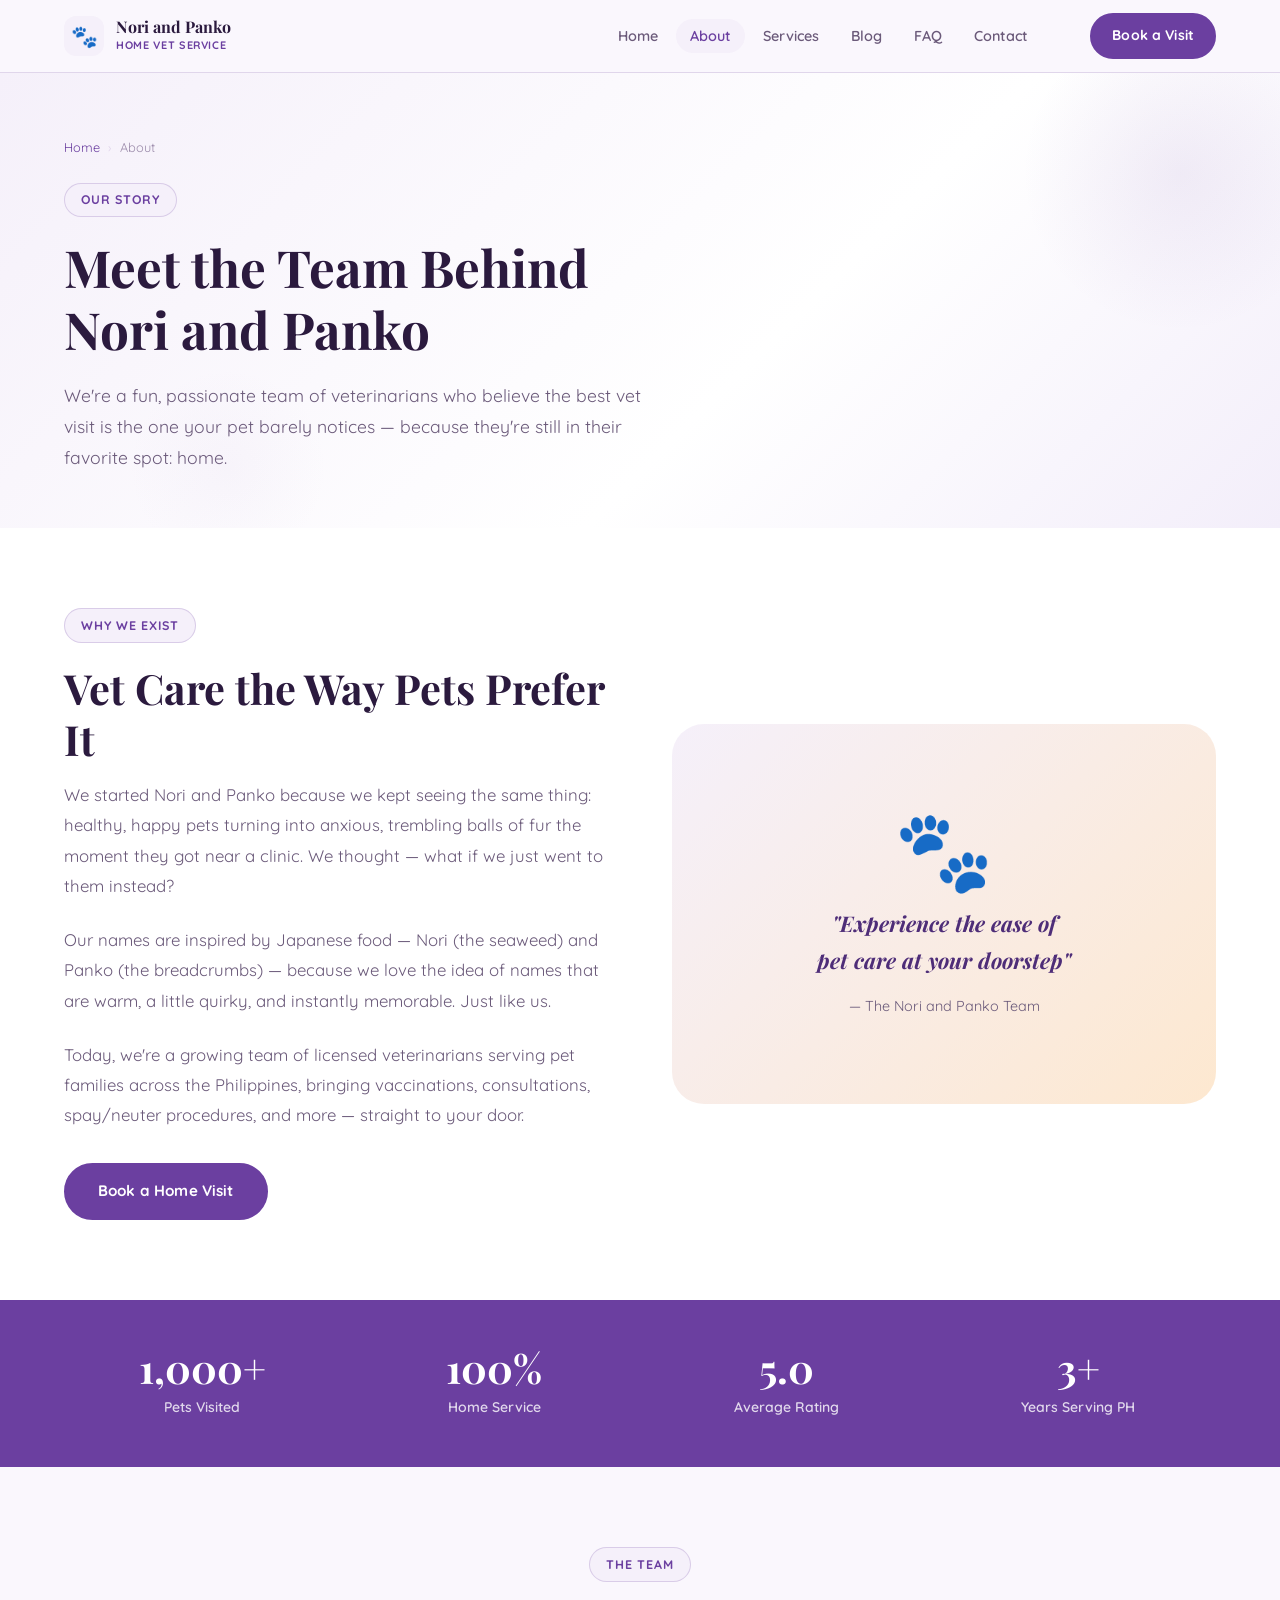
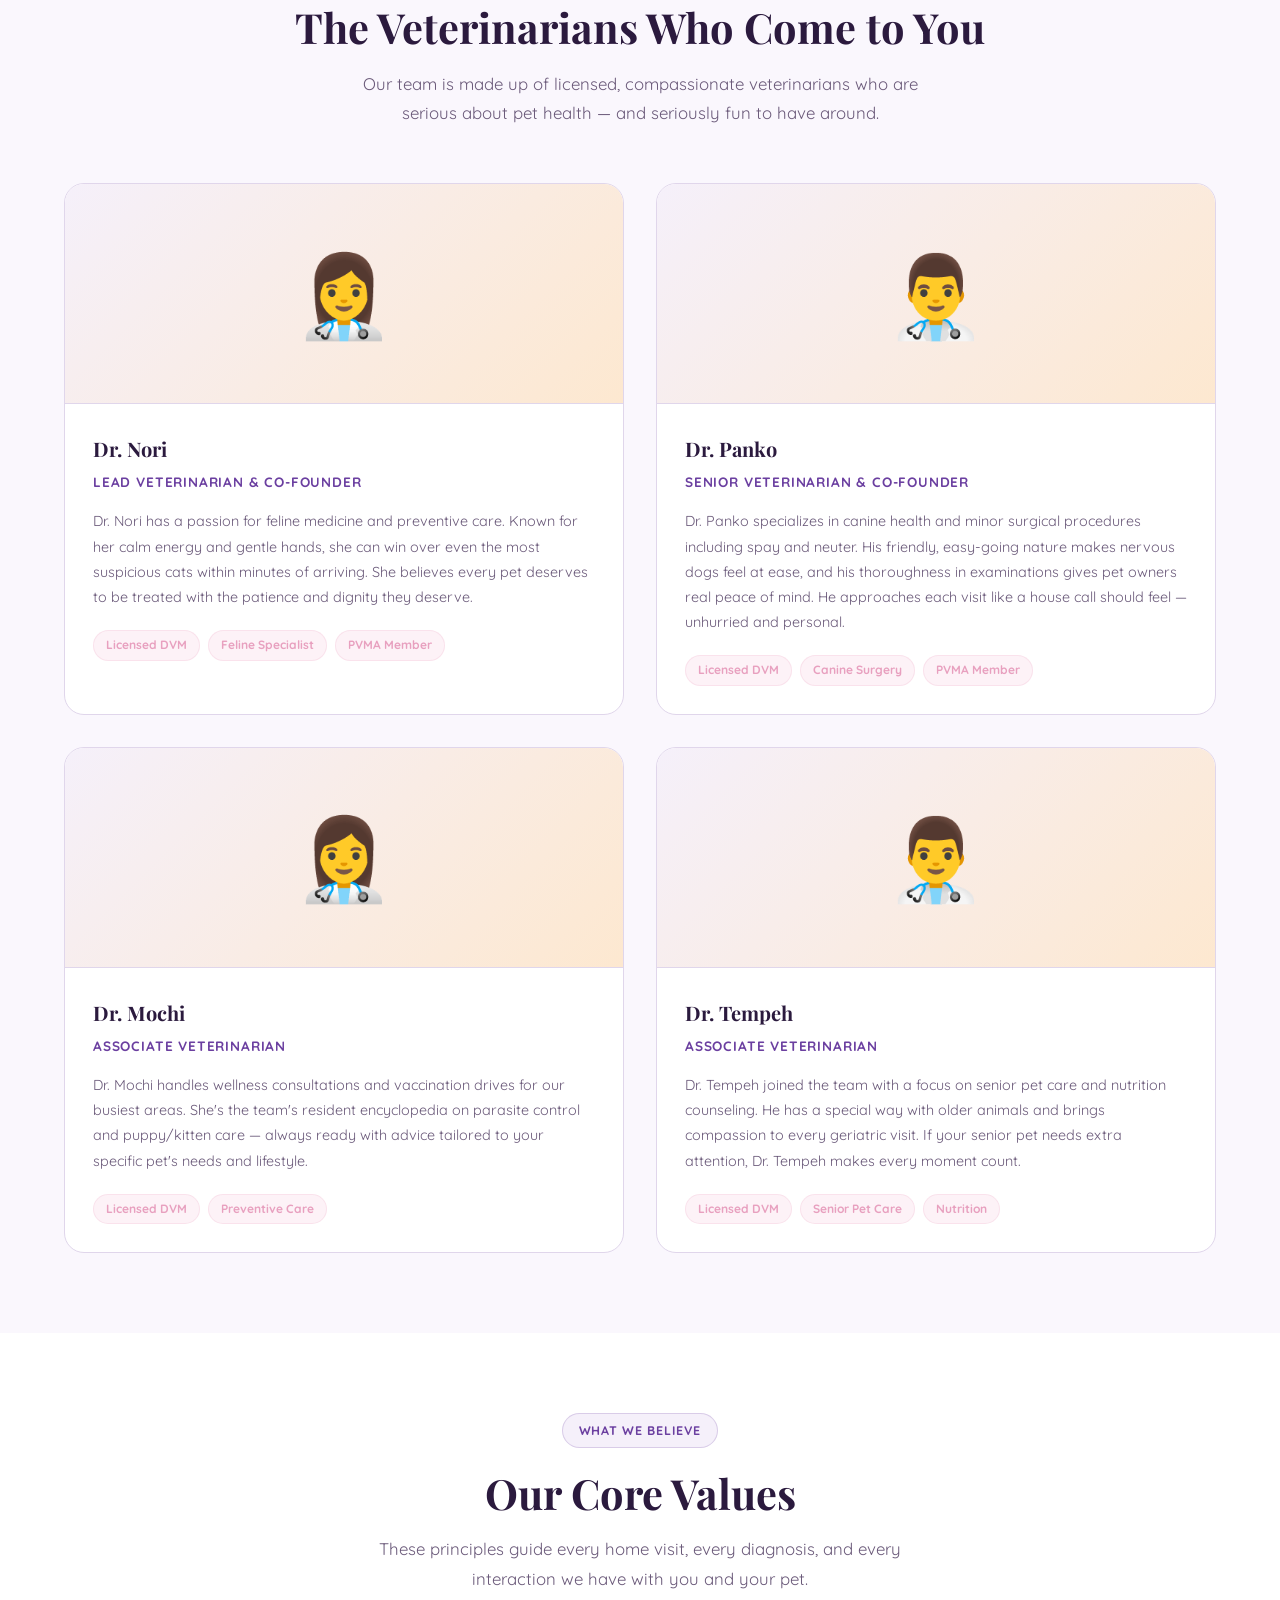
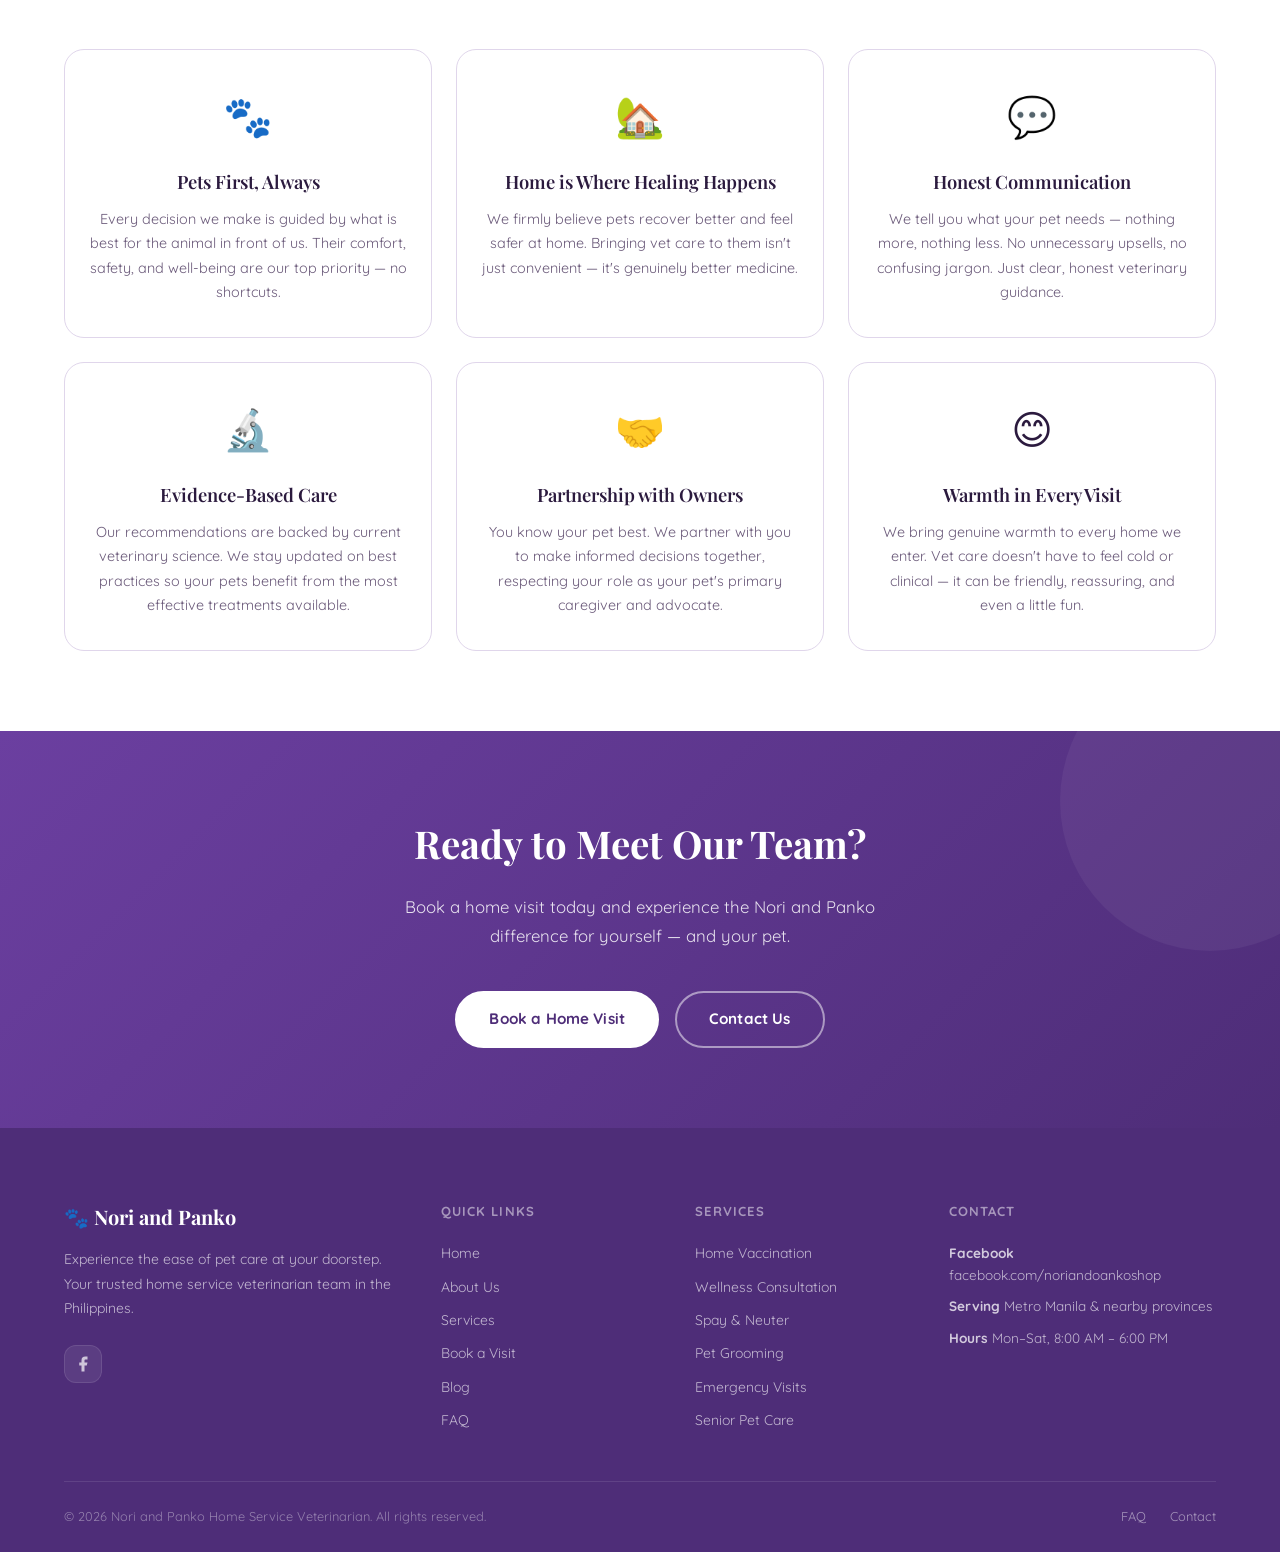
==== commit 71d902fa: "Match color palette and font to brand logo Updated all files to use purple/pink/lavender/gold palett" ====
--- a/about.html
+++ b/about.html
@@ -8,19 +8,19 @@
   <meta property="og:title" content="About Us | Nori and Panko Home Service Veterinarian">
   <meta property="og:description" content="Meet the warm, dedicated team behind Nori and Panko — veterinarians who believe pet care should happen where pets feel safest: at home.">
   <title>About Us | Nori and Panko Home Service Veterinarian</title>
-  <link href="https://fonts.googleapis.com/css2?family=Playfair+Display:ital,wght@0,400;0,600;0,700;1,400&family=Nunito:ital,wght@0,300;0,400;0,500;0,600;0,700;0,800;1,400&display=swap" rel="stylesheet">
+  <link href="https://fonts.googleapis.com/css2?family=Playfair+Display:ital,wght@0,400;0,600;0,700;1,400&family=Quicksand:wght@300;400;500;600;700&display=swap" rel="stylesheet">
   <link rel="stylesheet" href="css/style.css">
   <style>
     :root {
-      --clr-primary: #E8913A; --clr-primary-dark: #C97A2E; --clr-primary-light: #F2B06A;
-      --clr-primary-subtle: #FFF8F0; --clr-secondary: #6B8F71; --clr-secondary-subtle: #F0F5F1;
-      --clr-accent: #D4638F; --clr-peach: #FDE8D0; --clr-bg: #FFFAF5; --clr-bg-alt: #FFF3E6;
-      --clr-surface: #FFFFFF; --clr-text: #2B1F14; --clr-text-secondary: #6B5A48;
-      --clr-text-muted: #9B8A78; --clr-border: #E8DFD5;
-      --ff-heading: 'Playfair Display', Georgia, serif; --ff-body: 'Nunito', system-ui, sans-serif;
+      --clr-primary: #6B3FA0; --clr-primary-dark: #4E2D78; --clr-primary-light: #B8A0D2;
+      --clr-primary-subtle: #F5F0FA; --clr-secondary: #E8A0BF; --clr-secondary-subtle: #FDF2F7;
+      --clr-accent: #F0C060; --clr-peach: #FDE8D0; --clr-bg: #FAF7FD; --clr-bg-alt: #F3EEFA;
+      --clr-surface: #FFFFFF; --clr-text: #2B1A3E; --clr-text-secondary: #6B5A7A;
+      --clr-text-muted: #9B8AAA; --clr-border: #E0D6EB;
+      --ff-heading: 'Playfair Display', Georgia, serif; --ff-body: 'Quicksand', system-ui, sans-serif;
       --radius-sm: 0.375rem; --radius-md: 0.75rem; --radius-lg: 1.25rem; --radius-xl: 2rem; --radius-full: 9999px;
-      --shadow-sm: 0 1px 3px rgba(232,145,58,.08); --shadow-md: 0 4px 16px rgba(232,145,58,.10);
-      --shadow-lg: 0 12px 40px rgba(232,145,58,.14); --transition: 0.22s cubic-bezier(0.4, 0, 0.2, 1);
+      --shadow-sm: 0 1px 3px rgba(107,63,160,.08); --shadow-md: 0 4px 16px rgba(107,63,160,.10);
+      --shadow-lg: 0 12px 40px rgba(107,63,160,.14); --transition: 0.22s cubic-bezier(0.4, 0, 0.2, 1);
     }
     *, *::before, *::after { box-sizing: border-box; margin: 0; padding: 0; }
     html { scroll-behavior: smooth; -webkit-font-smoothing: antialiased; }
@@ -31,7 +31,7 @@
     button { cursor: pointer; border: none; background: none; font-family: inherit; }
     .container { width: 100%; max-width: 1200px; margin-inline: auto; padding-inline: 1.5rem; }
     .section { padding-block: 5rem; }
-    .section-badge { display: inline-flex; align-items: center; gap: 0.5rem; font-size: 0.78rem; font-weight: 700; letter-spacing: 0.08em; text-transform: uppercase; color: var(--clr-primary); background: var(--clr-primary-subtle); border: 1px solid rgba(232,145,58,.2); border-radius: var(--radius-full); padding: 0.35rem 1rem; margin-bottom: 1.25rem; }
+    .section-badge { display: inline-flex; align-items: center; gap: 0.5rem; font-size: 0.78rem; font-weight: 700; letter-spacing: 0.08em; text-transform: uppercase; color: var(--clr-primary); background: var(--clr-primary-subtle); border: 1px solid rgba(107,63,160,.2); border-radius: var(--radius-full); padding: 0.35rem 1rem; margin-bottom: 1.25rem; }
     .section-title { font-family: var(--ff-heading); font-size: clamp(1.75rem, 3.5vw, 2.6rem); font-weight: 700; line-height: 1.22; color: var(--clr-text); margin-bottom: 1rem; }
     .section-subtitle { font-size: 1.05rem; color: var(--clr-text-secondary); max-width: 560px; line-height: 1.75; }
     .text-center { text-align: center; } .text-center .section-subtitle { margin-inline: auto; }
@@ -41,7 +41,7 @@
     .btn-secondary { background: transparent; color: var(--clr-primary); border-color: var(--clr-primary); }
     .btn-secondary:hover { background: var(--clr-primary-subtle); transform: translateY(-1px); }
     .btn-sm { padding: 0.55rem 1.25rem; font-size: 0.875rem; }
-    .nav { position: sticky; top: 0; z-index: 1000; background: rgba(255,250,245,.92); backdrop-filter: blur(16px); -webkit-backdrop-filter: blur(16px); border-bottom: 1px solid var(--clr-border); transition: box-shadow var(--transition); }
+    .nav { position: sticky; top: 0; z-index: 1000; background: rgba(250,247,253,.92); backdrop-filter: blur(16px); -webkit-backdrop-filter: blur(16px); border-bottom: 1px solid var(--clr-border); transition: box-shadow var(--transition); }
     .nav.scrolled { box-shadow: var(--shadow-md); }
     .nav-container { display: flex; align-items: center; gap: 2rem; height: 72px; }
     .nav-logo { display: flex; align-items: center; gap: 0.75rem; text-decoration: none; flex-shrink: 0; }
@@ -59,8 +59,8 @@
     @media (max-width: 900px) { .nav-links, .nav-actions { display: none; } .nav-toggle { display: flex; } }
 
     /* PAGE HERO */
-    .page-hero { background: linear-gradient(135deg, var(--clr-primary-subtle) 0%, #fff 60%, #f5f8f2 100%); padding: 4rem 0 3.5rem; position: relative; overflow: hidden; }
-    .page-hero::before { content: ''; position: absolute; top: -60px; right: -60px; width: 320px; height: 320px; background: radial-gradient(circle, rgba(232,145,58,.08) 0%, transparent 70%); border-radius: 50%; }
+    .page-hero { background: linear-gradient(135deg, var(--clr-primary-subtle) 0%, #fff 60%, #F3EEFA 100%); padding: 4rem 0 3.5rem; position: relative; overflow: hidden; }
+    .page-hero::before { content: ''; position: absolute; top: -60px; right: -60px; width: 320px; height: 320px; background: radial-gradient(circle, rgba(107,63,160,.08) 0%, transparent 70%); border-radius: 50%; }
     .breadcrumb { display: flex; align-items: center; gap: 0.5rem; font-size: 0.8rem; color: var(--clr-text-muted); margin-bottom: 1.5rem; }
     .breadcrumb a { color: var(--clr-primary); }
     .breadcrumb a:hover { text-decoration: underline; }
@@ -84,7 +84,7 @@
     .team-card-role { font-size: 0.85rem; font-weight: 700; color: var(--clr-primary); text-transform: uppercase; letter-spacing: 0.06em; margin-bottom: 1rem; }
     .team-card-bio { font-size: 0.9rem; color: var(--clr-text-secondary); line-height: 1.75; margin-bottom: 1.25rem; }
     .team-card-creds { display: flex; flex-wrap: wrap; gap: 0.5rem; }
-    .team-cred { display: inline-flex; align-items: center; gap: 0.35rem; font-size: 0.75rem; font-weight: 700; color: var(--clr-secondary); background: var(--clr-secondary-subtle); border-radius: var(--radius-full); padding: 0.25rem 0.75rem; border: 1px solid rgba(107,143,113,.2); }
+    .team-cred { display: inline-flex; align-items: center; gap: 0.35rem; font-size: 0.75rem; font-weight: 700; color: var(--clr-secondary); background: var(--clr-secondary-subtle); border-radius: var(--radius-full); padding: 0.25rem 0.75rem; border: 1px solid rgba(232,160,191,.2); }
     @media (max-width: 768px) { .team-grid { grid-template-columns: 1fr; } }
 
     /* VALUES */
@@ -145,8 +145,8 @@
       <a href="index.html" class="nav-logo">
         <div class="nav-logo-icon">🐾</div>
         <div>
-          <div style="font-family:'Playfair Display',serif;font-size:1rem;font-weight:700;color:#2B1F14;line-height:1.2;">Nori and Panko</div>
-          <div style="font-size:0.68rem;color:#E8913A;letter-spacing:0.06em;text-transform:uppercase;font-weight:700;">Home Vet Service</div>
+          <div style="font-family:'Playfair Display',serif;font-size:1rem;font-weight:700;color:#2B1A3E;line-height:1.2;">Nori and Panko</div>
+          <div style="font-size:0.68rem;color:#6B3FA0;letter-spacing:0.06em;text-transform:uppercase;font-weight:700;">Home Vet Service</div>
         </div>
       </a>
       <ul class="nav-links" id="navLinks">
@@ -184,10 +184,10 @@
         <span>About</span>
       </nav>
       <div class="section-badge">Our Story</div>
-      <h1 style="font-family:'Playfair Display',serif;font-size:clamp(2rem,4.5vw,3.2rem);font-weight:700;line-height:1.2;color:#2B1F14;max-width:680px;margin-bottom:1.25rem;">
+      <h1 style="font-family:'Playfair Display',serif;font-size:clamp(2rem,4.5vw,3.2rem);font-weight:700;line-height:1.2;color:#2B1A3E;max-width:680px;margin-bottom:1.25rem;">
         Meet the Team Behind<br>Nori and Panko
       </h1>
-      <p style="font-size:1.1rem;color:#6B5A48;max-width:580px;line-height:1.75;">
+      <p style="font-size:1.1rem;color:#6B5A7A;max-width:580px;line-height:1.75;">
         We're a fun, passionate team of veterinarians who believe the best vet visit is the one your pet barely notices — because they're still in their favorite spot: home.
       </p>
     </div>
--- a/css/style.css
+++ b/css/style.css
@@ -1,7 +1,7 @@
 /* ============================================================
    Nori and Panko Home Service Veterinarian
    Global Design System & Stylesheet
-   Warm amber/orange palette — friendly, approachable, home-based
+   Deep purple / lavender / pink palette — logo-matched brand colors
    ============================================================ */
 
 /* ============================================================
@@ -9,37 +9,37 @@
    ============================================================ */
 :root {
   /* --- Color Palette --- */
-  --clr-primary:          #E8913A;
-  --clr-primary-dark:     #C97A2E;
-  --clr-primary-light:    #F2B06A;
-  --clr-primary-lighter:  #FDDCB5;
-  --clr-primary-subtle:   #FFF8F0;
-
-  --clr-secondary:        #6B8F71;
-  --clr-secondary-light:  #8EAD94;
-  --clr-secondary-subtle: #F0F5F1;
-
-  --clr-accent:           #D4638F;
-  --clr-accent-dark:      #B54E75;
+  --clr-primary:          #6B3FA0;
+  --clr-primary-dark:     #4E2D78;
+  --clr-primary-light:    #B8A0D2;
+  --clr-primary-lighter:  #DDD0EE;
+  --clr-primary-subtle:   #F5F0FA;
+
+  --clr-secondary:        #E8A0BF;
+  --clr-secondary-light:  #F0C0D5;
+  --clr-secondary-subtle: #FDF2F7;
+
+  --clr-accent:           #F0C060;
+  --clr-accent-dark:      #D4A030;
 
   --clr-peach:            #FDE8D0;
   --clr-peach-dark:       #EDD0A8;
 
-  --clr-bg:               #FFFAF5;
-  --clr-bg-alt:           #FFF3E6;
+  --clr-bg:               #FAF7FD;
+  --clr-bg-alt:           #F3EEFA;
   --clr-surface:          #FFFFFF;
-  --clr-surface-raised:   #FFFDF9;
-
-  --clr-text:             #2B1F14;
-  --clr-text-secondary:   #6B5A48;
-  --clr-text-muted:       #9B8A78;
-
-  --clr-border:           #E8DFD5;
-  --clr-border-light:     #F2EDE6;
+  --clr-surface-raised:   #FDFAFF;
+
+  --clr-text:             #2B1A3E;
+  --clr-text-secondary:   #6B5A7A;
+  --clr-text-muted:       #9B8AAA;
+
+  --clr-border:           #E0D6EB;
+  --clr-border-light:     #EDE8F5;
 
   /* --- Typography --- */
   --ff-display: 'Playfair Display', Georgia, serif;
-  --ff-body:    'Nunito', system-ui, -apple-system, BlinkMacSystemFont, 'Segoe UI', sans-serif;
+  --ff-body:    'Quicksand', system-ui, -apple-system, BlinkMacSystemFont, 'Segoe UI', sans-serif;
 
   /* --- Fluid Font Scale --- */
   --fs-xs:   clamp(0.7rem,   1.5vw, 0.75rem);
@@ -73,16 +73,16 @@
   --radius-2xl:  32px;
   --radius-full: 9999px;
 
-  /* --- Shadows (amber-tinted) --- */
-  --shadow-xs: 0 1px 3px rgba(232, 145, 58, 0.06),
+  /* --- Shadows (purple-tinted) --- */
+  --shadow-xs: 0 1px 3px rgba(107, 63, 160, 0.06),
                0 1px 2px rgba(0, 0, 0, 0.04);
-  --shadow-sm: 0 2px 8px rgba(232, 145, 58, 0.08),
+  --shadow-sm: 0 2px 8px rgba(107, 63, 160, 0.08),
                0 1px 4px rgba(0, 0, 0, 0.04);
-  --shadow-md: 0 4px 16px rgba(232, 145, 58, 0.10),
+  --shadow-md: 0 4px 16px rgba(107, 63, 160, 0.10),
                0 2px 8px rgba(0, 0, 0, 0.06);
-  --shadow-lg: 0 8px 32px rgba(232, 145, 58, 0.12),
+  --shadow-lg: 0 8px 32px rgba(107, 63, 160, 0.12),
                0 4px 16px rgba(0, 0, 0, 0.08);
-  --shadow-xl: 0 16px 48px rgba(232, 145, 58, 0.15),
+  --shadow-xl: 0 16px 48px rgba(107, 63, 160, 0.15),
                0 8px 24px rgba(0, 0, 0, 0.10);
 
   /* --- Transitions --- */
@@ -179,7 +179,7 @@
   text-transform: uppercase;
   color: var(--clr-primary);
   background: var(--clr-primary-subtle);
-  border: 1px solid rgba(232,145,58,.2);
+  border: 1px solid rgba(107,63,160,.2);
   border-radius: var(--radius-full);
   padding: 0.35rem 1rem;
   margin-bottom: 1.25rem;
@@ -238,7 +238,7 @@
   background: var(--clr-primary-dark);
   border-color: var(--clr-primary-dark);
   transform: translateY(-1px);
-  box-shadow: 0 6px 20px rgba(232,145,58,.35);
+  box-shadow: 0 6px 20px rgba(107,63,160,.35);
 }
 
 .btn-secondary {
@@ -283,7 +283,7 @@
   position: sticky;
   top: 0;
   z-index: 1000;
-  background: rgba(255,250,245,.92);
+  background: rgba(250,247,253,.92);
   backdrop-filter: blur(16px);
   -webkit-backdrop-filter: blur(16px);
   border-bottom: 1px solid var(--clr-border);
@@ -388,7 +388,7 @@
   display: none;
   padding: 1.25rem 1.5rem 1.5rem;
   border-top: 1px solid var(--clr-border);
-  background: rgba(255,250,245,.97);
+  background: rgba(250,247,253,.97);
 }
 .nav-mobile-menu.open { display: block; }
 
@@ -402,7 +402,7 @@
    7. PAGE HERO (inner pages)
    ============================================================ */
 .page-hero {
-  background: linear-gradient(135deg, var(--clr-primary-subtle) 0%, #fff 60%, #f5f8f2 100%);
+  background: linear-gradient(135deg, var(--clr-primary-subtle) 0%, #fff 60%, #F3EEFA 100%);
   padding: 4rem 0 3.5rem;
   position: relative;
   overflow: hidden;
@@ -414,7 +414,7 @@
   right: -60px;
   width: 320px;
   height: 320px;
-  background: radial-gradient(circle, rgba(232,145,58,.08) 0%, transparent 70%);
+  background: radial-gradient(circle, rgba(107,63,160,.08) 0%, transparent 70%);
   border-radius: 50%;
 }
 .page-hero::after {
@@ -424,7 +424,7 @@
   left: 10%;
   width: 200px;
   height: 200px;
-  background: radial-gradient(circle, rgba(107,143,113,.06) 0%, transparent 70%);
+  background: radial-gradient(circle, rgba(184,160,210,.06) 0%, transparent 70%);
   border-radius: 50%;
 }
 
@@ -450,7 +450,7 @@
   text-transform: uppercase;
   color: var(--clr-primary);
   background: white;
-  border: 1px solid rgba(232,145,58,.25);
+  border: 1px solid rgba(107,63,160,.25);
   border-radius: var(--radius-full);
   padding: 0.4rem 1.1rem;
   margin-top: 1.5rem;
@@ -663,7 +663,7 @@
 }
 .form-control:focus {
   border-color: var(--clr-primary);
-  box-shadow: 0 0 0 3px rgba(232,145,58,.12);
+  box-shadow: 0 0 0 3px rgba(107,63,160,.12);
 }
 .form-control.is-error {
   border-color: #C0613F;
@@ -994,7 +994,7 @@
   transition: opacity var(--transition);
 }
 .service-card:hover {
-  border-color: rgba(232,145,58,.3);
+  border-color: rgba(107,63,160,.3);
   box-shadow: var(--shadow-md);
   transform: translateY(-3px);
 }
@@ -1079,7 +1079,7 @@
 }
 .status-pending   { background: #FFF8E6; color: #8A6B00; border: 1px solid #E8D85A; }
 .status-payment   { background: #FFF5F0; color: #C0613F; border: 1px solid rgba(192,97,63,.3); }
-.status-confirmed { background: var(--clr-secondary-subtle); color: var(--clr-secondary); border: 1px solid rgba(107,143,113,.3); }
+.status-confirmed { background: var(--clr-secondary-subtle); color: var(--clr-primary); border: 1px solid rgba(107,63,160,.3); }
 .status-cancelled { background: #FFF0F0; color: #A03030; border: 1px solid rgba(160,48,48,.3); }
 
 
